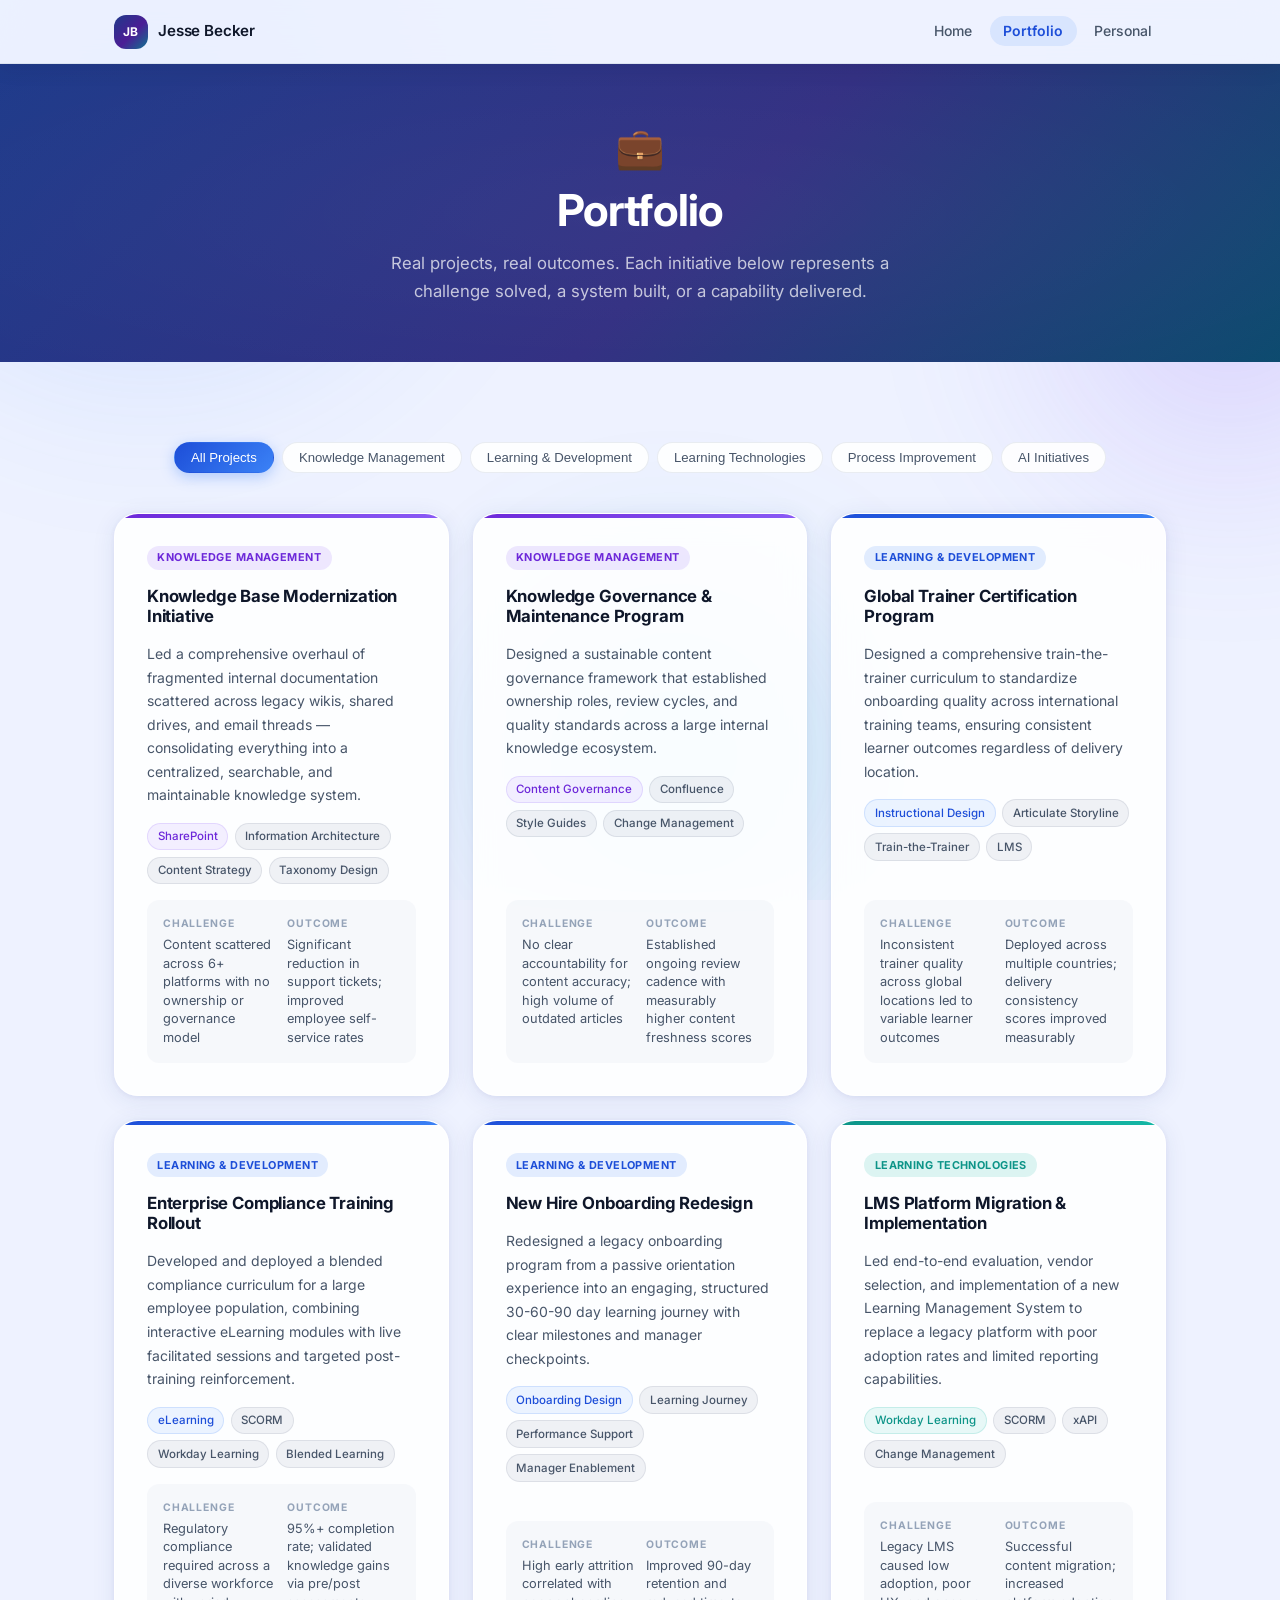
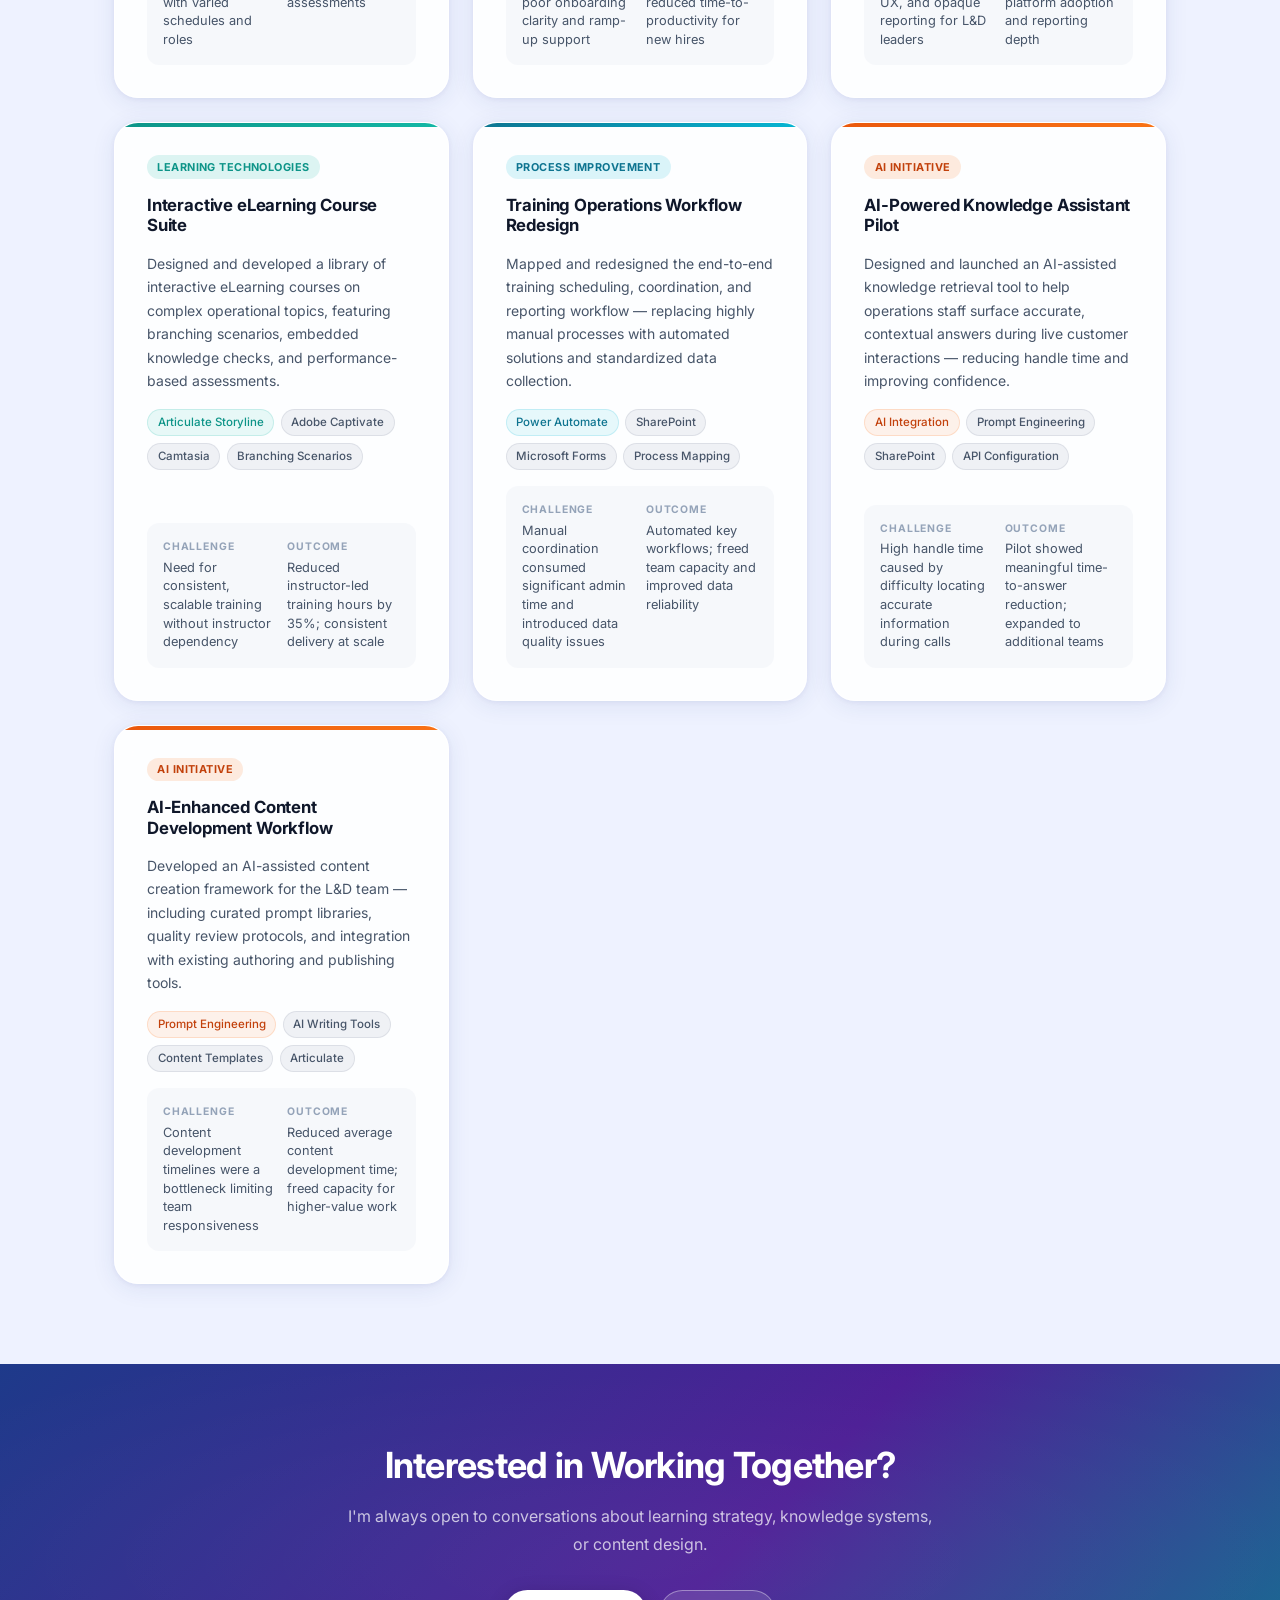
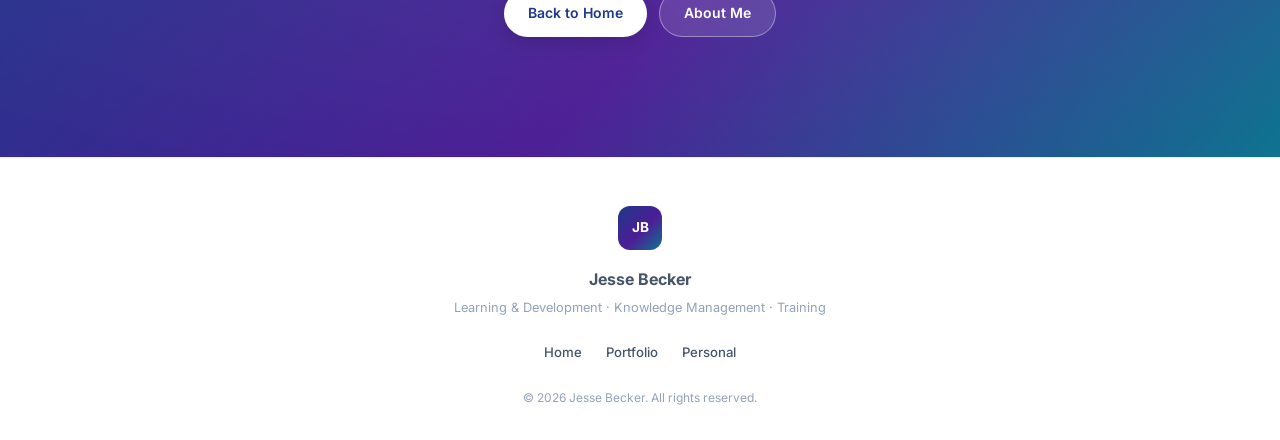
====  portfolio.html @ 44d99b82 "New pages and updated index plus style" ====
<!DOCTYPE html>
<html lang="en">
<head>
  <meta charset="UTF-8">
  <meta name="viewport" content="width=device-width, initial-scale=1.0">
  <title>Portfolio — Jesse Becker</title>
  <meta name="description" content="Professional portfolio of Jesse Becker — Knowledge Management, Learning & Development, Learning Technologies, and AI Initiatives.">
  <link rel="preconnect" href="https://fonts.googleapis.com">
  <link rel="preconnect" href="https://fonts.gstatic.com" crossorigin>
  <link href="https://fonts.googleapis.com/css2?family=Inter:wght@400;500;600;700;800&display=swap" rel="stylesheet">
  <link rel="stylesheet" href="style.css">
</head>
<body>

  <div class="bg-orbs" aria-hidden="true">
    <div class="orb orb-1"></div>
    <div class="orb orb-2"></div>
    <div class="orb orb-3"></div>
  </div>

  <!-- Navigation -->
  <nav class="navbar">
    <div class="nav-inner">
      <a href="index.html" class="nav-logo">
        <span class="nav-logo-mark">JB</span>
        <span class="nav-logo-name">Jesse Becker</span>
      </a>
      <button class="nav-toggle" aria-label="Toggle menu" aria-expanded="false">
        <span></span><span></span><span></span>
      </button>
      <ul class="nav-links">
        <li><a href="index.html" class="nav-link">Home</a></li>
        <li><a href="portfolio.html" class="nav-link active">Portfolio</a></li>
        <li><a href="personal.html" class="nav-link">Personal</a></li>
      </ul>
    </div>
  </nav>

  <!-- Page Banner -->
  <header class="page-banner">
    <div class="page-banner-inner">
      <div class="page-banner-icon">💼</div>
      <h1>Portfolio</h1>
      <p>Real projects, real outcomes. Each initiative below represents a challenge solved, a system built, or a capability delivered.</p>
    </div>
  </header>

  <main>
    <section class="section">
      <div class="container">

        <!-- Filter Tabs -->
        <div class="filter-row" role="tablist">
          <button class="filter-tab active" data-filter="all">All Projects</button>
          <button class="filter-tab" data-filter="km">Knowledge Management</button>
          <button class="filter-tab" data-filter="ld">Learning &amp; Development</button>
          <button class="filter-tab" data-filter="lt">Learning Technologies</button>
          <button class="filter-tab" data-filter="pi">Process Improvement</button>
          <button class="filter-tab" data-filter="ai">AI Initiatives</button>
        </div>

        <!-- Project Grid -->
        <div class="project-grid" id="project-grid">

          <!-- KM 1 -->
          <article class="project-card" data-category="km">
            <div class="card-accent accent-violet"></div>
            <div class="project-card-top">
              <span class="badge badge-violet">Knowledge Management</span>
            </div>
            <h3 class="project-title">Knowledge Base Modernization Initiative</h3>
            <p class="project-summary">
              Led a comprehensive overhaul of fragmented internal documentation scattered across
              legacy wikis, shared drives, and email threads — consolidating everything into a
              centralized, searchable, and maintainable knowledge system.
            </p>
            <div class="tags">
              <span class="tag tag-violet">SharePoint</span>
              <span class="tag">Information Architecture</span>
              <span class="tag">Content Strategy</span>
              <span class="tag">Taxonomy Design</span>
            </div>
            <div class="project-meta">
              <div>
                <div class="meta-label">Challenge</div>
                <div class="meta-value">Content scattered across 6+ platforms with no ownership or governance model</div>
              </div>
              <div>
                <div class="meta-label">Outcome</div>
                <div class="meta-value">Significant reduction in support tickets; improved employee self-service rates</div>
              </div>
            </div>
          </article>

          <!-- KM 2 -->
          <article class="project-card" data-category="km">
            <div class="card-accent accent-violet"></div>
            <div class="project-card-top">
              <span class="badge badge-violet">Knowledge Management</span>
            </div>
            <h3 class="project-title">Knowledge Governance &amp; Maintenance Program</h3>
            <p class="project-summary">
              Designed a sustainable content governance framework that established ownership roles,
              review cycles, and quality standards across a large internal knowledge ecosystem.
            </p>
            <div class="tags">
              <span class="tag tag-violet">Content Governance</span>
              <span class="tag">Confluence</span>
              <span class="tag">Style Guides</span>
              <span class="tag">Change Management</span>
            </div>
            <div class="project-meta">
              <div>
                <div class="meta-label">Challenge</div>
                <div class="meta-value">No clear accountability for content accuracy; high volume of outdated articles</div>
              </div>
              <div>
                <div class="meta-label">Outcome</div>
                <div class="meta-value">Established ongoing review cadence with measurably higher content freshness scores</div>
              </div>
            </div>
          </article>

          <!-- L&D 1 -->
          <article class="project-card" data-category="ld">
            <div class="card-accent accent-blue"></div>
            <div class="project-card-top">
              <span class="badge badge-blue">Learning &amp; Development</span>
            </div>
            <h3 class="project-title">Global Trainer Certification Program</h3>
            <p class="project-summary">
              Designed a comprehensive train-the-trainer curriculum to standardize onboarding
              quality across international training teams, ensuring consistent learner outcomes
              regardless of delivery location.
            </p>
            <div class="tags">
              <span class="tag tag-blue">Instructional Design</span>
              <span class="tag">Articulate Storyline</span>
              <span class="tag">Train-the-Trainer</span>
              <span class="tag">LMS</span>
            </div>
            <div class="project-meta">
              <div>
                <div class="meta-label">Challenge</div>
                <div class="meta-value">Inconsistent trainer quality across global locations led to variable learner outcomes</div>
              </div>
              <div>
                <div class="meta-label">Outcome</div>
                <div class="meta-value">Deployed across multiple countries; delivery consistency scores improved measurably</div>
              </div>
            </div>
          </article>

          <!-- L&D 2 -->
          <article class="project-card" data-category="ld">
            <div class="card-accent accent-blue"></div>
            <div class="project-card-top">
              <span class="badge badge-blue">Learning &amp; Development</span>
            </div>
            <h3 class="project-title">Enterprise Compliance Training Rollout</h3>
            <p class="project-summary">
              Developed and deployed a blended compliance curriculum for a large employee
              population, combining interactive eLearning modules with live facilitated sessions
              and targeted post-training reinforcement.
            </p>
            <div class="tags">
              <span class="tag tag-blue">eLearning</span>
              <span class="tag">SCORM</span>
              <span class="tag">Workday Learning</span>
              <span class="tag">Blended Learning</span>
            </div>
            <div class="project-meta">
              <div>
                <div class="meta-label">Challenge</div>
                <div class="meta-value">Regulatory compliance required across a diverse workforce with varied schedules and roles</div>
              </div>
              <div>
                <div class="meta-label">Outcome</div>
                <div class="meta-value">95%+ completion rate; validated knowledge gains via pre/post assessments</div>
              </div>
            </div>
          </article>

          <!-- L&D 3 -->
          <article class="project-card" data-category="ld">
            <div class="card-accent accent-blue"></div>
            <div class="project-card-top">
              <span class="badge badge-blue">Learning &amp; Development</span>
            </div>
            <h3 class="project-title">New Hire Onboarding Redesign</h3>
            <p class="project-summary">
              Redesigned a legacy onboarding program from a passive orientation experience into
              an engaging, structured 30-60-90 day learning journey with clear milestones and
              manager checkpoints.
            </p>
            <div class="tags">
              <span class="tag tag-blue">Onboarding Design</span>
              <span class="tag">Learning Journey</span>
              <span class="tag">Performance Support</span>
              <span class="tag">Manager Enablement</span>
            </div>
            <div class="project-meta">
              <div>
                <div class="meta-label">Challenge</div>
                <div class="meta-value">High early attrition correlated with poor onboarding clarity and ramp-up support</div>
              </div>
              <div>
                <div class="meta-label">Outcome</div>
                <div class="meta-value">Improved 90-day retention and reduced time-to-productivity for new hires</div>
              </div>
            </div>
          </article>

          <!-- LT 1 -->
          <article class="project-card" data-category="lt">
            <div class="card-accent accent-teal"></div>
            <div class="project-card-top">
              <span class="badge badge-teal">Learning Technologies</span>
            </div>
            <h3 class="project-title">LMS Platform Migration &amp; Implementation</h3>
            <p class="project-summary">
              Led end-to-end evaluation, vendor selection, and implementation of a new Learning
              Management System to replace a legacy platform with poor adoption rates and
              limited reporting capabilities.
            </p>
            <div class="tags">
              <span class="tag tag-teal">Workday Learning</span>
              <span class="tag">SCORM</span>
              <span class="tag">xAPI</span>
              <span class="tag">Change Management</span>
            </div>
            <div class="project-meta">
              <div>
                <div class="meta-label">Challenge</div>
                <div class="meta-value">Legacy LMS caused low adoption, poor UX, and opaque reporting for L&D leaders</div>
              </div>
              <div>
                <div class="meta-label">Outcome</div>
                <div class="meta-value">Successful content migration; increased platform adoption and reporting depth</div>
              </div>
            </div>
          </article>

          <!-- LT 2 -->
          <article class="project-card" data-category="lt">
            <div class="card-accent accent-teal"></div>
            <div class="project-card-top">
              <span class="badge badge-teal">Learning Technologies</span>
            </div>
            <h3 class="project-title">Interactive eLearning Course Suite</h3>
            <p class="project-summary">
              Designed and developed a library of interactive eLearning courses on complex
              operational topics, featuring branching scenarios, embedded knowledge checks,
              and performance-based assessments.
            </p>
            <div class="tags">
              <span class="tag tag-teal">Articulate Storyline</span>
              <span class="tag">Adobe Captivate</span>
              <span class="tag">Camtasia</span>
              <span class="tag">Branching Scenarios</span>
            </div>
            <div class="project-meta">
              <div>
                <div class="meta-label">Challenge</div>
                <div class="meta-value">Need for consistent, scalable training without instructor dependency</div>
              </div>
              <div>
                <div class="meta-label">Outcome</div>
                <div class="meta-value">Reduced instructor-led training hours by 35%; consistent delivery at scale</div>
              </div>
            </div>
          </article>

          <!-- Process Improvement -->
          <article class="project-card" data-category="pi">
            <div class="card-accent accent-cyan"></div>
            <div class="project-card-top">
              <span class="badge badge-cyan">Process Improvement</span>
            </div>
            <h3 class="project-title">Training Operations Workflow Redesign</h3>
            <p class="project-summary">
              Mapped and redesigned the end-to-end training scheduling, coordination, and
              reporting workflow — replacing highly manual processes with automated solutions
              and standardized data collection.
            </p>
            <div class="tags">
              <span class="tag tag-cyan">Power Automate</span>
              <span class="tag">SharePoint</span>
              <span class="tag">Microsoft Forms</span>
              <span class="tag">Process Mapping</span>
            </div>
            <div class="project-meta">
              <div>
                <div class="meta-label">Challenge</div>
                <div class="meta-value">Manual coordination consumed significant admin time and introduced data quality issues</div>
              </div>
              <div>
                <div class="meta-label">Outcome</div>
                <div class="meta-value">Automated key workflows; freed team capacity and improved data reliability</div>
              </div>
            </div>
          </article>

          <!-- AI 1 -->
          <article class="project-card" data-category="ai">
            <div class="card-accent accent-orange"></div>
            <div class="project-card-top">
              <span class="badge badge-orange">AI Initiative</span>
            </div>
            <h3 class="project-title">AI-Powered Knowledge Assistant Pilot</h3>
            <p class="project-summary">
              Designed and launched an AI-assisted knowledge retrieval tool to help operations
              staff surface accurate, contextual answers during live customer interactions —
              reducing handle time and improving confidence.
            </p>
            <div class="tags">
              <span class="tag tag-orange">AI Integration</span>
              <span class="tag">Prompt Engineering</span>
              <span class="tag">SharePoint</span>
              <span class="tag">API Configuration</span>
            </div>
            <div class="project-meta">
              <div>
                <div class="meta-label">Challenge</div>
                <div class="meta-value">High handle time caused by difficulty locating accurate information during calls</div>
              </div>
              <div>
                <div class="meta-label">Outcome</div>
                <div class="meta-value">Pilot showed meaningful time-to-answer reduction; expanded to additional teams</div>
              </div>
            </div>
          </article>

          <!-- AI 2 -->
          <article class="project-card" data-category="ai">
            <div class="card-accent accent-orange"></div>
            <div class="project-card-top">
              <span class="badge badge-orange">AI Initiative</span>
            </div>
            <h3 class="project-title">AI-Enhanced Content Development Workflow</h3>
            <p class="project-summary">
              Developed an AI-assisted content creation framework for the L&amp;D team —
              including curated prompt libraries, quality review protocols, and integration
              with existing authoring and publishing tools.
            </p>
            <div class="tags">
              <span class="tag tag-orange">Prompt Engineering</span>
              <span class="tag">AI Writing Tools</span>
              <span class="tag">Content Templates</span>
              <span class="tag">Articulate</span>
            </div>
            <div class="project-meta">
              <div>
                <div class="meta-label">Challenge</div>
                <div class="meta-value">Content development timelines were a bottleneck limiting team responsiveness</div>
              </div>
              <div>
                <div class="meta-label">Outcome</div>
                <div class="meta-value">Reduced average content development time; freed capacity for higher-value work</div>
              </div>
            </div>
          </article>

        </div><!-- /project-grid -->
      </div>
    </section>

    <!-- CTA -->
    <section class="cta-section">
      <div class="cta-inner">
        <h2>Interested in Working Together?</h2>
        <p>I'm always open to conversations about learning strategy, knowledge systems, or content design.</p>
        <div class="hero-actions">
          <a href="index.html" class="btn btn-primary">Back to Home</a>
          <a href="personal.html" class="btn btn-outline">About Me</a>
        </div>
      </div>
    </section>

  </main>

  <!-- Footer -->
  <footer class="site-footer">
    <div class="footer-inner">
      <div class="footer-logo-mark">JB</div>
      <p class="footer-name">Jesse Becker</p>
      <p class="footer-tag">Learning &amp; Development · Knowledge Management · Training</p>
      <nav class="footer-links">
        <a href="index.html" class="footer-link">Home</a>
        <a href="portfolio.html" class="footer-link">Portfolio</a>
        <a href="personal.html" class="footer-link">Personal</a>
      </nav>
      <p class="footer-copy">&copy; <span class="year"></span> Jesse Becker. All rights reserved.</p>
    </div>
  </footer>

  <script>
    document.querySelectorAll('.year').forEach(el => el.textContent = new Date().getFullYear());

    // Nav toggle
    const toggle = document.querySelector('.nav-toggle');
    const links  = document.querySelector('.nav-links');
    toggle.addEventListener('click', () => {
      const open = links.classList.toggle('open');
      toggle.classList.toggle('open', open);
      toggle.setAttribute('aria-expanded', open);
    });

    // Portfolio filter tabs
    const tabs  = document.querySelectorAll('.filter-tab');
    const cards = document.querySelectorAll('.project-card');

    tabs.forEach(tab => {
      tab.addEventListener('click', () => {
        tabs.forEach(t => t.classList.remove('active'));
        tab.classList.add('active');
        const filter = tab.dataset.filter;
        cards.forEach(card => {
          const show = filter === 'all' || card.dataset.category === filter;
          card.style.display = show ? '' : 'none';
        });
      });
    });
  </script>

</body>
</html>
---- style.css ----
/* ══════════════════════════════════════════════════════════
   Jesse Becker — Personal Site  |  style.css
══════════════════════════════════════════════════════════ */

/* ── Reset & Base ───────────────────────────────────────── */

*, *::before, *::after { box-sizing: border-box; margin: 0; padding: 0; }

:root {
  --blue:          #3B82F6;
  --blue-dark:     #1D4ED8;
  --blue-deeper:   #1E3A8A;
  --violet:        #8B5CF6;
  --violet-dark:   #6D28D9;
  --violet-deeper: #4C1D95;
  --teal:          #14B8A6;
  --teal-dark:     #0D9488;
  --cyan:          #06B6D4;
  --cyan-dark:     #0E7490;

  --grad-hero:    linear-gradient(135deg, #1E3A8A 0%, #4C1D95 55%, #0E7490 100%);
  --grad-banner:  linear-gradient(135deg, #1E3A8A 0%, #312E81 55%, #0C4A6E 100%);
  --grad-blue:    linear-gradient(135deg, #1D4ED8, #3B82F6);
  --grad-violet:  linear-gradient(135deg, #6D28D9, #8B5CF6);
  --grad-teal:    linear-gradient(135deg, #0D9488, #14B8A6);
  --grad-cyan:    linear-gradient(135deg, #0E7490, #06B6D4);
  --grad-text:    linear-gradient(135deg, #3B82F6, #8B5CF6);
  --grad-orange:  linear-gradient(135deg, #EA580C, #F97316);

  --page-bg:      #EEF2FF;
  --surface:      rgba(255, 255, 255, 0.88);
  --surface-solid:#FFFFFF;

  --shadow-sm:    0 1px 3px rgba(15,23,42,.07), 0 1px 2px rgba(15,23,42,.05);
  --shadow-card:  0 4px 24px rgba(30,58,138,.09), 0 1px 6px rgba(30,58,138,.07);
  --shadow-hover: 0 12px 40px rgba(30,58,138,.18), 0 4px 12px rgba(30,58,138,.10);
  --shadow-nav:   0 1px 24px rgba(15,23,42,.10);

  --text-primary:   #0F172A;
  --text-secondary: #475569;
  --text-muted:     #94A3B8;
  --border:         rgba(148,163,184,.20);
  --border-card:    rgba(255,255,255,.75);

  --r-sm:   .375rem;
  --r-md:   .75rem;
  --r-lg:   1rem;
  --r-xl:   1.5rem;
  --r-full: 999px;

  --nav-h:  4rem;
}

html { scroll-behavior: smooth; -webkit-font-smoothing: antialiased; }

body {
  font-family: 'Inter', system-ui, -apple-system, 'Segoe UI', sans-serif;
  background: var(--page-bg);
  color: var(--text-primary);
  min-height: 100vh;
  overflow-x: hidden;
  line-height: 1.6;
}

a { color: inherit; text-decoration: none; }
ul, ol { list-style: none; }
img { max-width: 100%; display: block; }

h1, h2, h3, h4 {
  line-height: 1.2;
  letter-spacing: -.02em;
  font-weight: 700;
  color: var(--text-primary);
}

p { color: var(--text-secondary); line-height: 1.7; }

/* ── Navbar ─────────────────────────────────────────────── */

.navbar {
  position: sticky;
  top: 0;
  z-index: 100;
  height: var(--nav-h);
  background: rgba(238,242,255,.90);
  backdrop-filter: blur(18px);
  -webkit-backdrop-filter: blur(18px);
  border-bottom: 1px solid var(--border);
  box-shadow: var(--shadow-nav);
}

.nav-inner {
  max-width: 1100px;
  margin: 0 auto;
  padding: 0 1.5rem;
  height: 100%;
  display: flex;
  align-items: center;
  justify-content: space-between;
  gap: 1rem;
}

.nav-logo {
  display: flex;
  align-items: center;
  gap: .625rem;
  flex-shrink: 0;
}

.nav-logo-mark {
  display: inline-flex;
  align-items: center;
  justify-content: center;
  width: 34px;
  height: 34px;
  border-radius: var(--r-md);
  background: var(--grad-hero);
  color: #fff;
  font-size: .75rem;
  font-weight: 700;
  letter-spacing: .05em;
  flex-shrink: 0;
}

.nav-logo-name {
  font-size: .95rem;
  font-weight: 600;
  color: var(--text-primary);
  letter-spacing: -.01em;
}

.nav-links {
  display: flex;
  align-items: center;
  gap: .25rem;
}

.nav-link {
  padding: .4rem .85rem;
  border-radius: var(--r-full);
  font-size: .875rem;
  font-weight: 500;
  color: var(--text-secondary);
  transition: color .2s, background .2s;
}

.nav-link:hover { color: var(--text-primary); background: rgba(59,130,246,.08); }

.nav-link.active {
  color: var(--blue-dark);
  background: rgba(59,130,246,.12);
  font-weight: 600;
}

.nav-toggle {
  display: none;
  flex-direction: column;
  justify-content: center;
  gap: 5px;
  width: 36px;
  height: 36px;
  background: none;
  border: none;
  cursor: pointer;
  padding: 6px;
  border-radius: var(--r-sm);
  transition: background .2s;
}

.nav-toggle:hover { background: rgba(59,130,246,.08); }

.nav-toggle span {
  display: block;
  width: 100%;
  height: 2px;
  background: var(--text-primary);
  border-radius: 2px;
  transition: transform .25s, opacity .25s;
}

.nav-toggle.open span:nth-child(1) { transform: translateY(7px) rotate(45deg); }
.nav-toggle.open span:nth-child(2) { opacity: 0; }
.nav-toggle.open span:nth-child(3) { transform: translateY(-7px) rotate(-45deg); }

/* ── Background Orbs ────────────────────────────────────── */

.bg-orbs {
  position: fixed;
  inset: 0;
  pointer-events: none;
  z-index: 0;
  overflow: hidden;
}

.orb {
  position: absolute;
  border-radius: 50%;
  filter: blur(90px);
  opacity: .28;
}

.orb-1 {
  width: 700px; height: 700px;
  background: radial-gradient(circle, #3B82F6, transparent 70%);
  top: -250px; left: -200px;
}

.orb-2 {
  width: 500px; height: 500px;
  background: radial-gradient(circle, #8B5CF6, transparent 70%);
  top: 5%; right: -200px;
}

.orb-3 {
  width: 450px; height: 450px;
  background: radial-gradient(circle, #06B6D4, transparent 70%);
  bottom: -80px; left: 35%;
}

/* ── Homepage Hero ──────────────────────────────────────── */

.hero {
  position: relative;
  z-index: 1;
  background: var(--grad-hero);
  min-height: calc(100vh - var(--nav-h));
  display: flex;
  align-items: center;
  justify-content: center;
  text-align: center;
  padding: 5rem 1.5rem;
  clip-path: ellipse(130% 100% at 50% 0%);
  overflow: hidden;
}

.hero::before {
  content: '';
  position: absolute;
  inset: 0;
  background: radial-gradient(ellipse 80% 60% at 50% 40%, rgba(255,255,255,.04), transparent);
  pointer-events: none;
}

.hero-inner { position: relative; max-width: 720px; margin: 0 auto; }

.hero-avatar {
  display: inline-flex;
  align-items: center;
  justify-content: center;
  width: 88px;
  height: 88px;
  border-radius: 50%;
  background: rgba(255,255,255,.14);
  border: 2px solid rgba(255,255,255,.32);
  backdrop-filter: blur(8px);
  font-size: 1.6rem;
  font-weight: 700;
  color: #fff;
  letter-spacing: .05em;
  margin-bottom: 1.5rem;
  box-shadow: 0 8px 32px rgba(0,0,0,.20);
}

.hero h1 {
  font-size: clamp(2.25rem, 6vw, 4rem);
  font-weight: 800;
  color: #fff;
  letter-spacing: -.03em;
  margin-bottom: .75rem;
}

.hero-title {
  font-size: clamp(1rem, 2.5vw, 1.25rem);
  color: rgba(255,255,255,.85);
  font-weight: 500;
  margin-bottom: 1rem;
}

.hero-tagline {
  font-size: clamp(.9rem, 2vw, 1.05rem);
  color: rgba(255,255,255,.65);
  max-width: 580px;
  margin: 0 auto 2rem;
  line-height: 1.7;
}

.hero-actions {
  display: flex;
  flex-wrap: wrap;
  gap: .75rem;
  justify-content: center;
  margin-bottom: 2.5rem;
}

.pill-row { display: flex; flex-wrap: wrap; gap: .5rem; justify-content: center; }

.pill {
  padding: .35rem .9rem;
  border-radius: var(--r-full);
  background: rgba(255,255,255,.12);
  border: 1px solid rgba(255,255,255,.26);
  backdrop-filter: blur(6px);
  color: rgba(255,255,255,.90);
  font-size: .8rem;
  font-weight: 500;
  letter-spacing: .02em;
}

/* ── Page Banner (inner pages) ──────────────────────────── */

.page-banner {
  position: relative;
  z-index: 1;
  background: var(--grad-banner);
  padding: 4rem 1.5rem 3.5rem;
  text-align: center;
  overflow: hidden;
}

.page-banner::before {
  content: '';
  position: absolute;
  inset: 0;
  background: radial-gradient(ellipse 80% 80% at 50% 50%, rgba(255,255,255,.04), transparent);
  pointer-events: none;
}

.page-banner-inner { position: relative; max-width: 720px; margin: 0 auto; }

.page-banner-icon { font-size: 2.5rem; margin-bottom: 1rem; line-height: 1; }

.page-banner h1 {
  font-size: clamp(1.75rem, 4vw, 2.75rem);
  color: #fff;
  margin-bottom: .75rem;
}

.page-banner p {
  font-size: clamp(.9rem, 2vw, 1.05rem);
  color: rgba(255,255,255,.72);
  max-width: 560px;
  margin: 0 auto;
}

/* ── Buttons ────────────────────────────────────────────── */

.btn {
  display: inline-flex;
  align-items: center;
  gap: .45rem;
  padding: .7rem 1.5rem;
  border-radius: var(--r-full);
  font-size: .875rem;
  font-weight: 600;
  cursor: pointer;
  border: none;
  transition: transform .2s, box-shadow .2s;
  text-decoration: none;
}

.btn:hover { transform: translateY(-2px); }

.btn-primary {
  background: #fff;
  color: var(--blue-deeper);
  box-shadow: 0 4px 20px rgba(0,0,0,.16);
}

.btn-primary:hover { box-shadow: 0 8px 28px rgba(0,0,0,.22); }

.btn-outline {
  background: rgba(255,255,255,.12);
  color: #fff;
  border: 1.5px solid rgba(255,255,255,.38);
  backdrop-filter: blur(8px);
}

.btn-outline:hover { background: rgba(255,255,255,.20); }

.btn-blue {
  background: var(--grad-blue);
  color: #fff;
  box-shadow: 0 4px 16px rgba(59,130,246,.35);
}

.btn-blue:hover { box-shadow: 0 8px 24px rgba(59,130,246,.45); }

/* ── Layout ─────────────────────────────────────────────── */

.container { position: relative; z-index: 1; max-width: 1100px; margin: 0 auto; padding: 0 1.5rem; }

.section { padding: 5rem 0; }

.section-alt {
  background: rgba(255,255,255,.50);
  backdrop-filter: blur(8px);
}

.section-header { text-align: center; margin-bottom: 3rem; }

.section-label {
  display: inline-block;
  font-size: .72rem;
  font-weight: 700;
  letter-spacing: .1em;
  text-transform: uppercase;
  color: var(--blue);
  margin-bottom: .75rem;
}

.section-title { font-size: clamp(1.5rem, 3vw, 2.25rem); margin-bottom: .75rem; }

.section-subtitle { font-size: 1rem; color: var(--text-secondary); max-width: 560px; margin: 0 auto; }

/* ── Stats Bar ──────────────────────────────────────────── */

.stats-bar {
  position: relative;
  z-index: 1;
  background: var(--surface-solid);
  border-bottom: 1px solid var(--border);
  box-shadow: var(--shadow-sm);
}

.stats-grid { display: grid; grid-template-columns: repeat(4, 1fr); }

.stat-item {
  padding: 1.75rem 1.5rem;
  text-align: center;
  border-right: 1px solid var(--border);
}

.stat-item:last-child { border-right: none; }

.stat-value {
  font-size: 1.75rem;
  font-weight: 800;
  letter-spacing: -.03em;
  background: var(--grad-text);
  -webkit-background-clip: text;
  -webkit-text-fill-color: transparent;
  background-clip: text;
  line-height: 1;
  margin-bottom: .3rem;
}

.stat-label { font-size: .78rem; color: var(--text-muted); font-weight: 500; }

/* ── Card accent bars ───────────────────────────────────── */

.card-accent {
  position: absolute;
  top: 0; left: 0; right: 0;
  height: 4px;
  border-radius: var(--r-lg) var(--r-lg) 0 0;
}

.accent-blue   { background: var(--grad-blue); }
.accent-violet { background: var(--grad-violet); }
.accent-teal   { background: var(--grad-teal); }
.accent-cyan   { background: var(--grad-cyan); }
.accent-orange { background: var(--grad-orange); }
.accent-multi  { background: var(--grad-hero); }

/* ── Summary Section ────────────────────────────────────── */

.summary-grid {
  display: grid;
  grid-template-columns: 1fr 1fr;
  gap: 4rem;
  align-items: center;
}

.summary-text h2 { font-size: clamp(1.5rem, 3vw, 2rem); margin-bottom: 1.25rem; }
.summary-text p  { font-size: .95rem; margin-bottom: 1rem; }
.summary-text p:last-of-type { margin-bottom: 1.5rem; }

.summary-visual { display: grid; grid-template-columns: 1fr 1fr; gap: 1rem; }

.summary-mini {
  background: var(--surface);
  border: 1px solid var(--border-card);
  border-radius: var(--r-lg);
  padding: 1.5rem 1.25rem;
  box-shadow: var(--shadow-sm);
  text-align: center;
  transition: transform .2s;
}

.summary-mini:hover { transform: translateY(-3px); }
.summary-mini-icon  { font-size: 1.75rem; margin-bottom: .5rem; }
.summary-mini-label { font-size: .78rem; font-weight: 600; color: var(--text-secondary); }

/* ── Skills ─────────────────────────────────────────────── */

.skills-grid { display: grid; grid-template-columns: repeat(auto-fit, minmax(280px, 1fr)); gap: 1.25rem; }

.skill-card {
  background: var(--surface);
  backdrop-filter: blur(14px);
  -webkit-backdrop-filter: blur(14px);
  border: 1px solid var(--border-card);
  border-radius: var(--r-lg);
  padding: 1.75rem;
  box-shadow: var(--shadow-card);
  transition: transform .25s, box-shadow .25s;
  position: relative;
  overflow: hidden;
}

.skill-card:hover { transform: translateY(-4px); box-shadow: var(--shadow-hover); }

.skill-card-header { display: flex; align-items: center; gap: .75rem; margin-bottom: 1.25rem; }

.skill-icon {
  display: flex;
  align-items: center;
  justify-content: center;
  width: 42px;
  height: 42px;
  border-radius: var(--r-md);
  font-size: 1.2rem;
  flex-shrink: 0;
}

.si-blue   { background: rgba(59,130,246,.12); }
.si-violet { background: rgba(139,92,246,.12); }
.si-teal   { background: rgba(20,184,166,.12); }
.si-cyan   { background: rgba(6,182,212,.12); }
.si-orange { background: rgba(249,115,22,.12); }
.si-green  { background: rgba(34,197,94,.12); }

.skill-card h3 { font-size: .95rem; font-weight: 600; }

.skill-tags { display: flex; flex-wrap: wrap; gap: .4rem; }

.skill-tag {
  padding: .22rem .6rem;
  border-radius: var(--r-full);
  background: rgba(59,130,246,.08);
  color: var(--blue-dark);
  font-size: .72rem;
  font-weight: 500;
  border: 1px solid rgba(59,130,246,.14);
}

/* ── Featured Cards (Home) ──────────────────────────────── */

.featured-grid { display: grid; grid-template-columns: repeat(auto-fit, minmax(300px, 1fr)); gap: 1.5rem; }

.featured-card {
  position: relative;
  background: var(--surface);
  backdrop-filter: blur(14px);
  -webkit-backdrop-filter: blur(14px);
  border: 1px solid var(--border-card);
  border-radius: var(--r-xl);
  overflow: hidden;
  box-shadow: var(--shadow-card);
  display: flex;
  flex-direction: column;
  transition: transform .25s, box-shadow .25s;
}

.featured-card:hover { transform: translateY(-6px); box-shadow: var(--shadow-hover); }

.featured-card-img {
  height: 150px;
  display: flex;
  align-items: center;
  justify-content: center;
  font-size: 3.5rem;
  flex-shrink: 0;
}

.fci-blue   { background: linear-gradient(135deg, #1E3A8A, #3B82F6); }
.fci-violet { background: linear-gradient(135deg, #4C1D95, #8B5CF6); }
.fci-teal   { background: linear-gradient(135deg, #0E7490, #14B8A6); }

.featured-card-body { padding: 1.5rem; flex: 1; display: flex; flex-direction: column; gap: .75rem; }

.featured-card h3 { font-size: 1.05rem; }

.featured-card p { font-size: .875rem; flex: 1; }

.card-link {
  display: inline-flex;
  align-items: center;
  gap: .35rem;
  font-size: .825rem;
  font-weight: 600;
  color: var(--blue-dark);
  margin-top: .5rem;
  transition: gap .2s;
}

.card-link:hover { gap: .55rem; }

/* ── Tags & Badges ──────────────────────────────────────── */

.tag {
  display: inline-block;
  padding: .22rem .6rem;
  border-radius: var(--r-full);
  background: rgba(100,116,139,.09);
  color: var(--text-secondary);
  font-size: .72rem;
  font-weight: 500;
  border: 1px solid rgba(100,116,139,.14);
}

.tag-blue   { background: rgba(59,130,246,.09); color: var(--blue-dark); border-color: rgba(59,130,246,.17); }
.tag-violet { background: rgba(139,92,246,.09); color: var(--violet-dark); border-color: rgba(139,92,246,.17); }
.tag-teal   { background: rgba(20,184,166,.09); color: var(--teal-dark); border-color: rgba(20,184,166,.17); }
.tag-cyan   { background: rgba(6,182,212,.09); color: var(--cyan-dark); border-color: rgba(6,182,212,.17); }
.tag-orange { background: rgba(249,115,22,.09); color: #C2410C; border-color: rgba(249,115,22,.17); }

.tags { display: flex; flex-wrap: wrap; gap: .4rem; }

.badge {
  display: inline-block;
  padding: .2rem .65rem;
  border-radius: var(--r-full);
  font-size: .68rem;
  font-weight: 700;
  letter-spacing: .04em;
  text-transform: uppercase;
}

.badge-blue   { background: rgba(59,130,246,.14); color: var(--blue-dark); }
.badge-violet { background: rgba(139,92,246,.14); color: var(--violet-dark); }
.badge-teal   { background: rgba(20,184,166,.14); color: var(--teal-dark); }
.badge-cyan   { background: rgba(6,182,212,.14); color: var(--cyan-dark); }
.badge-orange { background: rgba(249,115,22,.14); color: #C2410C; }

/* ── Portfolio Filter Tabs ──────────────────────────────── */

.filter-row {
  display: flex;
  flex-wrap: wrap;
  gap: .5rem;
  justify-content: center;
  margin-bottom: 2.5rem;
}

.filter-tab {
  padding: .45rem 1rem;
  border-radius: var(--r-full);
  border: 1.5px solid var(--border);
  background: var(--surface);
  color: var(--text-secondary);
  font-size: .825rem;
  font-weight: 500;
  cursor: pointer;
  transition: all .2s;
  backdrop-filter: blur(8px);
}

.filter-tab:hover { border-color: var(--blue); color: var(--blue-dark); }

.filter-tab.active {
  background: var(--grad-blue);
  border-color: transparent;
  color: #fff;
  box-shadow: 0 4px 14px rgba(59,130,246,.35);
}

/* ── Project Cards (Portfolio) ──────────────────────────── */

.project-grid { display: grid; grid-template-columns: repeat(auto-fill, minmax(320px, 1fr)); gap: 1.5rem; }

.project-card {
  background: var(--surface);
  backdrop-filter: blur(14px);
  -webkit-backdrop-filter: blur(14px);
  border: 1px solid var(--border-card);
  border-radius: var(--r-xl);
  padding: 2rem;
  box-shadow: var(--shadow-card);
  display: flex;
  flex-direction: column;
  gap: 1rem;
  transition: transform .25s, box-shadow .25s;
  overflow: hidden;
  position: relative;
}

.project-card:hover { transform: translateY(-5px); box-shadow: var(--shadow-hover); }

.project-card-top { display: flex; align-items: flex-start; justify-content: space-between; gap: .75rem; }

.project-title { font-size: 1.05rem; font-weight: 700; letter-spacing: -.01em; }

.project-summary { font-size: .875rem; line-height: 1.68; color: var(--text-secondary); }

.project-meta {
  display: grid;
  grid-template-columns: 1fr 1fr;
  gap: .75rem;
  padding: 1rem;
  background: rgba(241,245,249,.65);
  border-radius: var(--r-md);
  margin-top: auto;
}

.meta-label {
  font-size: .65rem;
  font-weight: 700;
  text-transform: uppercase;
  letter-spacing: .08em;
  color: var(--text-muted);
  margin-bottom: .2rem;
}

.meta-value { font-size: .8rem; color: var(--text-secondary); line-height: 1.45; }

/* ── CTA Section ────────────────────────────────────────── */

.cta-section {
  position: relative;
  z-index: 1;
  background: var(--grad-hero);
  padding: 5rem 1.5rem;
  text-align: center;
  overflow: hidden;
}

.cta-section::before {
  content: '';
  position: absolute;
  inset: 0;
  background: radial-gradient(ellipse 70% 60% at 50% 50%, rgba(255,255,255,.05), transparent);
  pointer-events: none;
}

.cta-inner { position: relative; max-width: 600px; margin: 0 auto; }

.cta-section h2 { font-size: clamp(1.5rem, 3vw, 2.25rem); color: #fff; margin-bottom: 1rem; }

.cta-section p { color: rgba(255,255,255,.72); margin-bottom: 2rem; font-size: 1rem; }

/* ── Personal Page ──────────────────────────────────────── */

.personal-section { padding: 3.5rem 0; border-bottom: 1px solid var(--border); }
.personal-section:last-child { border-bottom: none; }

.personal-header { display: flex; align-items: center; gap: 1rem; margin-bottom: 2rem; }

.personal-header-icon {
  display: flex;
  align-items: center;
  justify-content: center;
  width: 52px;
  height: 52px;
  border-radius: var(--r-lg);
  font-size: 1.5rem;
  flex-shrink: 0;
}

.phi-blue   { background: rgba(59,130,246,.12); }
.phi-violet { background: rgba(139,92,246,.12); }
.phi-teal   { background: rgba(20,184,166,.12); }
.phi-orange { background: rgba(249,115,22,.12); }

.personal-header-text h2 { font-size: 1.5rem; }
.personal-header-text p { font-size: .875rem; color: var(--text-muted); margin-top: .1rem; }

.personal-grid { display: grid; grid-template-columns: repeat(auto-fill, minmax(260px, 1fr)); gap: 1.25rem; }

.personal-card {
  background: var(--surface);
  backdrop-filter: blur(14px);
  -webkit-backdrop-filter: blur(14px);
  border: 1px solid var(--border-card);
  border-radius: var(--r-lg);
  padding: 1.75rem;
  box-shadow: var(--shadow-card);
  position: relative;
  overflow: hidden;
  transition: transform .25s, box-shadow .25s;
}

.personal-card:hover { transform: translateY(-4px); box-shadow: var(--shadow-hover); }

.personal-card-icon { font-size: 1.75rem; margin-bottom: .85rem; line-height: 1; }
.personal-card h3 { font-size: 1rem; margin-bottom: .5rem; }
.personal-card p { font-size: .85rem; line-height: 1.65; }

.writing-feature {
  background: var(--surface);
  backdrop-filter: blur(14px);
  -webkit-backdrop-filter: blur(14px);
  border: 1px solid var(--border-card);
  border-radius: var(--r-xl);
  overflow: hidden;
  box-shadow: var(--shadow-card);
  display: grid;
  grid-template-columns: 1fr 2fr;
  margin-bottom: 1.5rem;
  transition: transform .25s, box-shadow .25s;
}

.writing-feature:hover { transform: translateY(-4px); box-shadow: var(--shadow-hover); }

.writing-feature-visual {
  background: var(--grad-hero);
  display: flex;
  align-items: center;
  justify-content: center;
  font-size: 4rem;
  min-height: 200px;
  opacity: .9;
}

.writing-feature-body { padding: 2rem; }

.writing-feature-body .badge { margin-bottom: .75rem; }

.writing-feature-body h3 { font-size: 1.2rem; margin-bottom: .6rem; }

.writing-feature-body p { font-size: .9rem; margin-bottom: 1rem; }

/* ── Footer ─────────────────────────────────────────────── */

.site-footer {
  position: relative;
  z-index: 1;
  background: var(--surface-solid);
  border-top: 1px solid var(--border);
  padding: 3rem 1.5rem 2rem;
  text-align: center;
}

.footer-inner { max-width: 600px; margin: 0 auto; }

.footer-logo-mark {
  display: inline-flex;
  align-items: center;
  justify-content: center;
  width: 44px;
  height: 44px;
  border-radius: var(--r-md);
  background: var(--grad-hero);
  color: #fff;
  font-size: .85rem;
  font-weight: 700;
  margin: 0 auto 1rem;
}

.footer-name  { font-size: 1rem; font-weight: 700; margin-bottom: .25rem; }
.footer-tag   { font-size: .8rem; color: var(--text-muted); margin-bottom: 1.5rem; }

.footer-links { display: flex; justify-content: center; gap: 1.5rem; margin-bottom: 1.5rem; }

.footer-link { font-size: .825rem; font-weight: 500; color: var(--text-secondary); transition: color .2s; }
.footer-link:hover { color: var(--blue-dark); }

.footer-copy { font-size: .75rem; color: var(--text-muted); }

/* ── Responsive ─────────────────────────────────────────── */

@media (max-width: 768px) {
  .nav-toggle { display: flex; }

  .nav-links {
    display: none;
    position: absolute;
    top: var(--nav-h);
    left: 0; right: 0;
    background: rgba(238,242,255,.97);
    backdrop-filter: blur(18px);
    -webkit-backdrop-filter: blur(18px);
    border-bottom: 1px solid var(--border);
    box-shadow: var(--shadow-nav);
    flex-direction: column;
    align-items: stretch;
    padding: 1rem;
    gap: .25rem;
  }

  .nav-links.open { display: flex; }
  .nav-link { padding: .75rem 1rem; border-radius: var(--r-md); }

  .hero { clip-path: none; min-height: auto; padding: 3.5rem 1.25rem 3rem; }

  .stats-grid { grid-template-columns: repeat(2, 1fr); }
  .stat-item:nth-child(2) { border-right: none; }

  .summary-grid { grid-template-columns: 1fr; gap: 2.5rem; }
  .summary-visual { order: -1; }

  .writing-feature { grid-template-columns: 1fr; }
  .writing-feature-visual { min-height: 140px; }
}

@media (max-width: 480px) {
  .section { padding: 3rem 0; }
  .project-grid { grid-template-columns: 1fr; }
  .featured-grid { grid-template-columns: 1fr; }
  .skills-grid { grid-template-columns: 1fr; }

  .filter-tab { font-size: .775rem; padding: .38rem .8rem; }

  .project-meta { grid-template-columns: 1fr; }
}
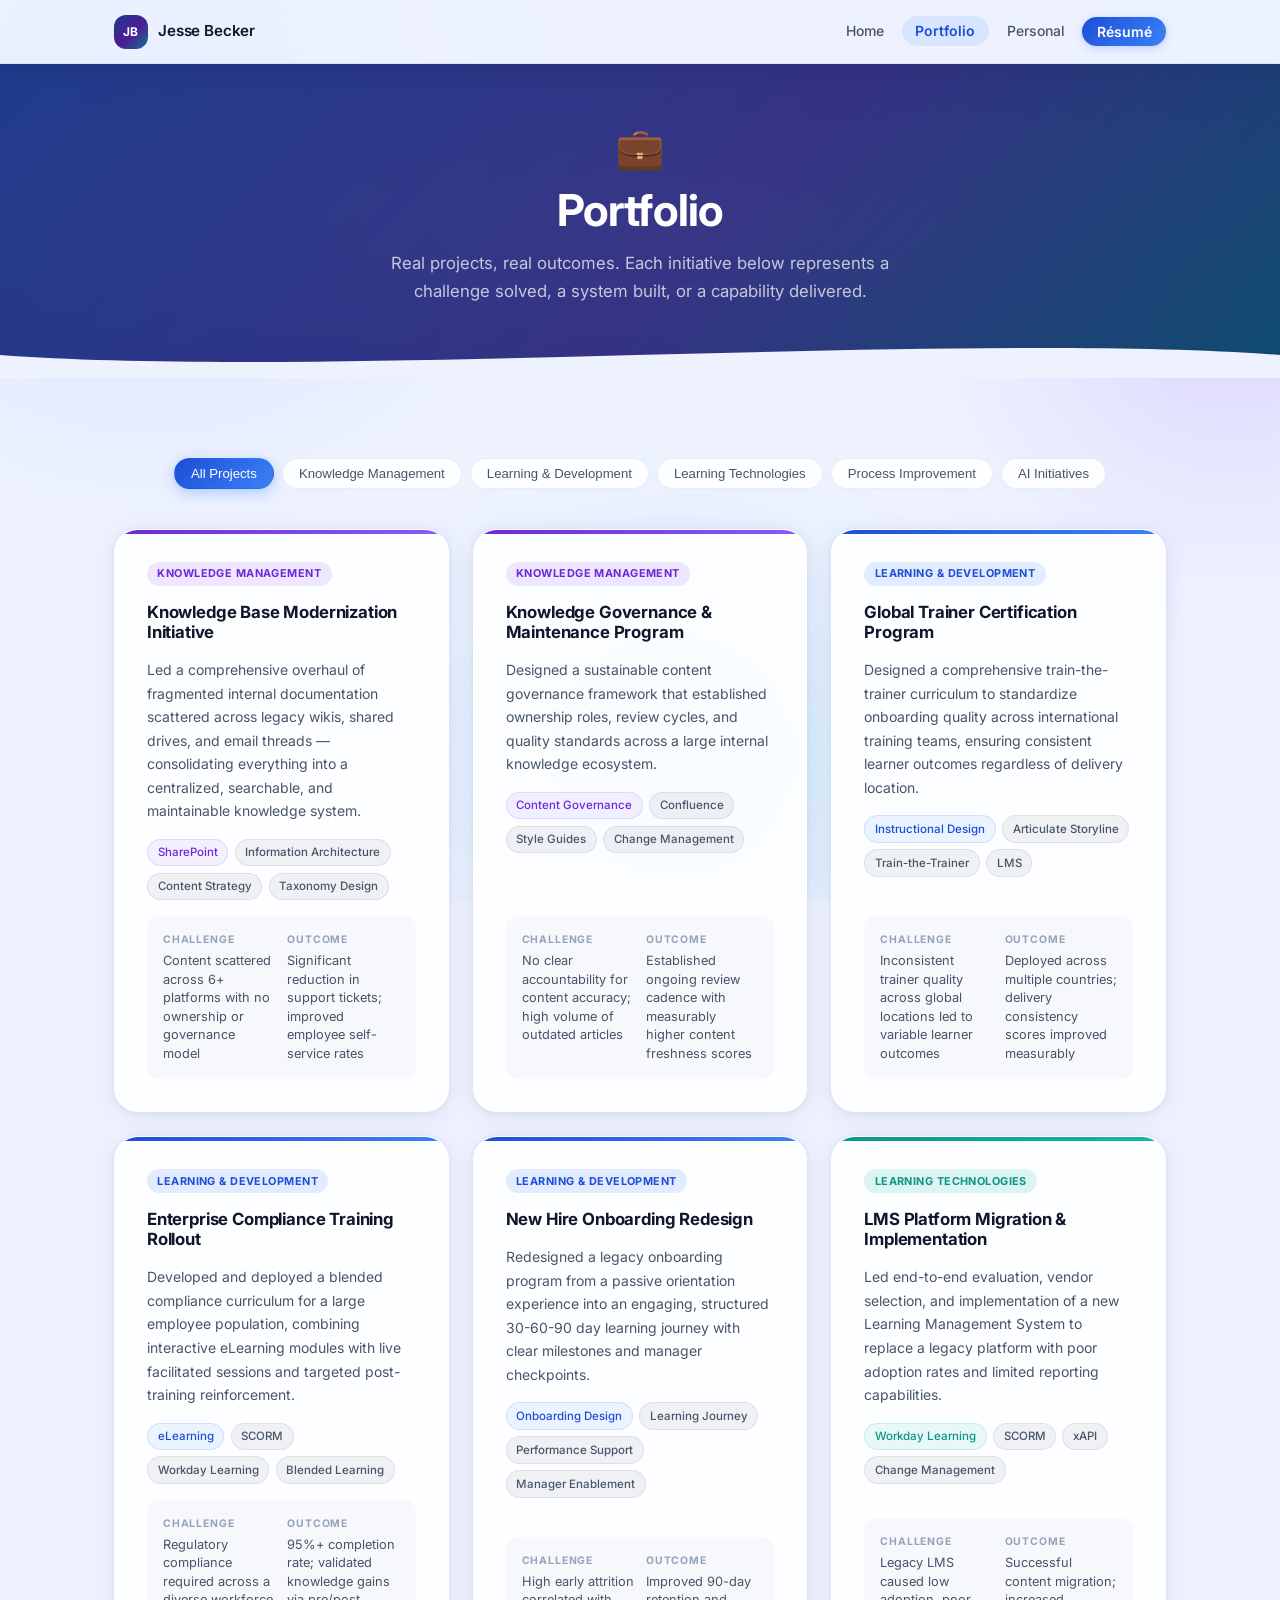
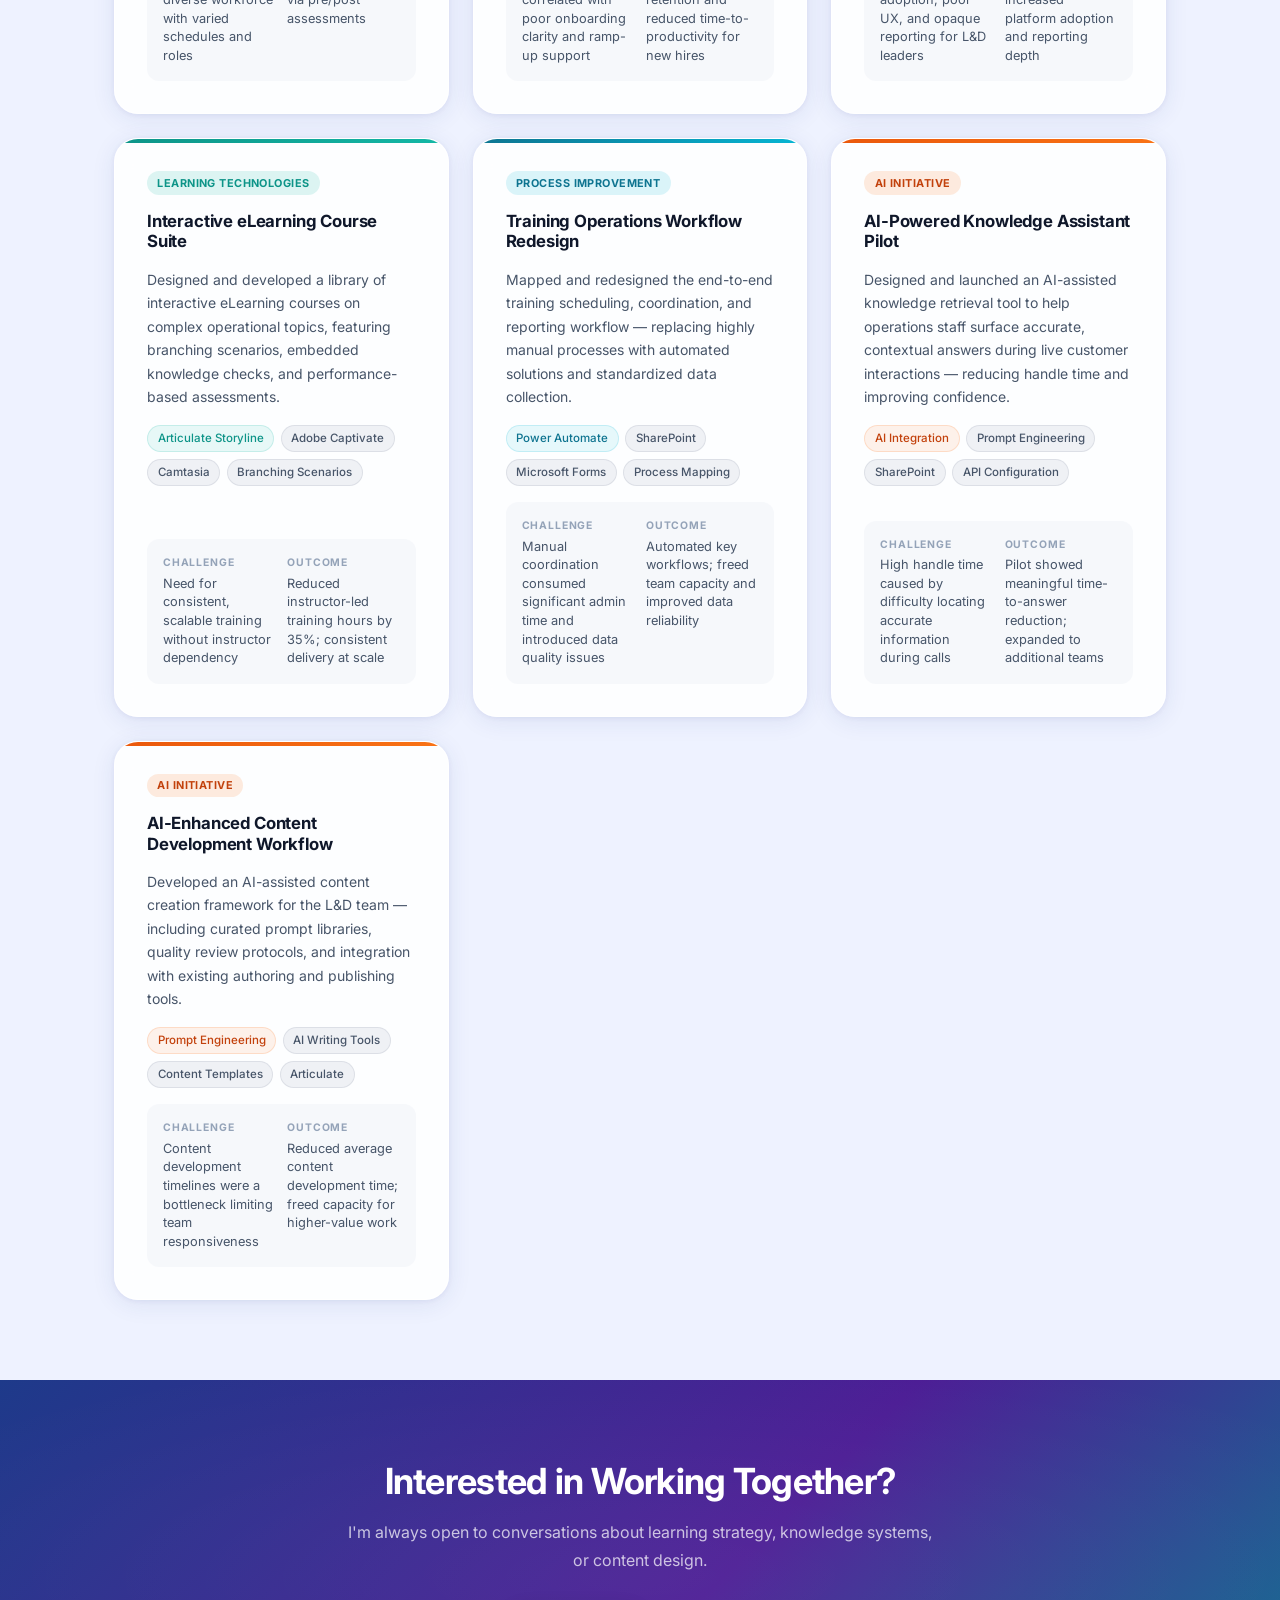
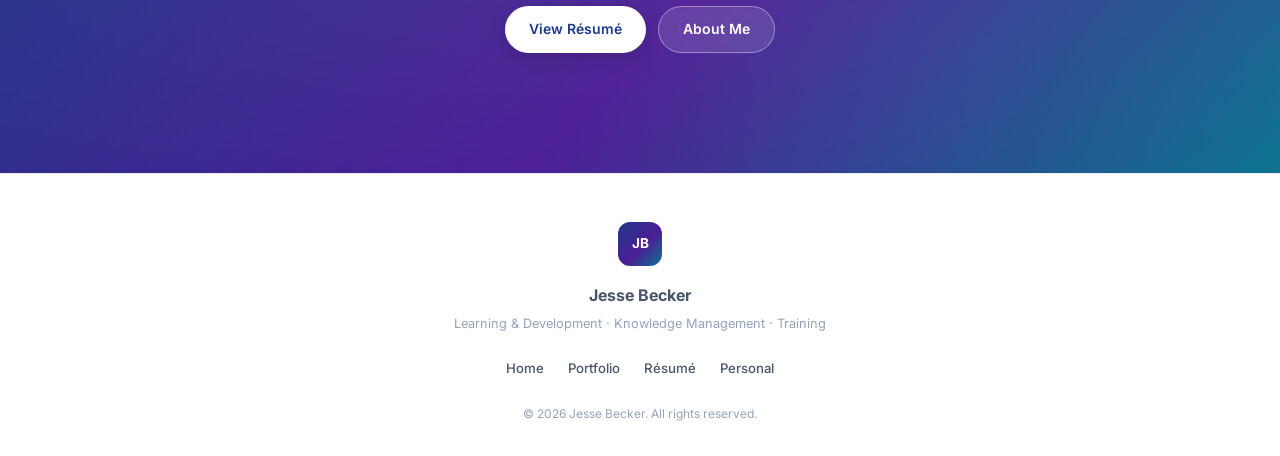
==== commit 40ac279f: "Added resume.html" ====
--- a/ portfolio.html
+++ b/ portfolio.html
@@ -32,6 +32,7 @@
         <li><a href="index.html" class="nav-link">Home</a></li>
         <li><a href="portfolio.html" class="nav-link active">Portfolio</a></li>
         <li><a href="personal.html" class="nav-link">Personal</a></li>
+        <li><a href="resume.html" class="nav-link nav-link-resume">Résumé</a></li>
       </ul>
     </div>
   </nav>
@@ -42,6 +43,12 @@
       <div class="page-banner-icon">💼</div>
       <h1>Portfolio</h1>
       <p>Real projects, real outcomes. Each initiative below represents a challenge solved, a system built, or a capability delivered.</p>
+    </div>
+    <!-- Wave divider -->
+    <div class="page-wave" aria-hidden="true">
+      <svg viewBox="0 0 1440 48" xmlns="http://www.w3.org/2000/svg" preserveAspectRatio="none">
+        <path d="M0,24 C360,48 1080,0 1440,24 L1440,48 L0,48 Z" fill="#EEF2FF"/>
+      </svg>
     </div>
   </header>
 
@@ -371,7 +378,7 @@
         <h2>Interested in Working Together?</h2>
         <p>I'm always open to conversations about learning strategy, knowledge systems, or content design.</p>
         <div class="hero-actions">
-          <a href="index.html" class="btn btn-primary">Back to Home</a>
+          <a href="resume.html" class="btn btn-primary">View Résumé</a>
           <a href="personal.html" class="btn btn-outline">About Me</a>
         </div>
       </div>
@@ -388,6 +395,7 @@
       <nav class="footer-links">
         <a href="index.html" class="footer-link">Home</a>
         <a href="portfolio.html" class="footer-link">Portfolio</a>
+        <a href="resume.html" class="footer-link">Résumé</a>
         <a href="personal.html" class="footer-link">Personal</a>
       </nav>
       <p class="footer-copy">&copy; <span class="year"></span> Jesse Becker. All rights reserved.</p>
@@ -397,7 +405,6 @@
   <script>
     document.querySelectorAll('.year').forEach(el => el.textContent = new Date().getFullYear());
 
-    // Nav toggle
     const toggle = document.querySelector('.nav-toggle');
     const links  = document.querySelector('.nav-links');
     toggle.addEventListener('click', () => {
--- a/style.css
+++ b/style.css
@@ -17,6 +17,8 @@
   --teal-dark:     #0D9488;
   --cyan:          #06B6D4;
   --cyan-dark:     #0E7490;
+  --orange:        #F97316;
+  --orange-dark:   #EA580C;
 
   --grad-hero:    linear-gradient(135deg, #1E3A8A 0%, #4C1D95 55%, #0E7490 100%);
   --grad-banner:  linear-gradient(135deg, #1E3A8A 0%, #312E81 55%, #0C4A6E 100%);
@@ -35,6 +37,7 @@
   --shadow-card:  0 4px 24px rgba(30,58,138,.09), 0 1px 6px rgba(30,58,138,.07);
   --shadow-hover: 0 12px 40px rgba(30,58,138,.18), 0 4px 12px rgba(30,58,138,.10);
   --shadow-nav:   0 1px 24px rgba(15,23,42,.10);
+  --shadow-float: 0 20px 60px rgba(30,58,138,.18), 0 4px 16px rgba(30,58,138,.10);
 
   --text-primary:   #0F172A;
   --text-secondary: #475569;
@@ -46,6 +49,7 @@
   --r-md:   .75rem;
   --r-lg:   1rem;
   --r-xl:   1.5rem;
+  --r-2xl:  2rem;
   --r-full: 999px;
 
   --nav-h:  4rem;
@@ -150,6 +154,27 @@
   color: var(--blue-dark);
   background: rgba(59,130,246,.12);
   font-weight: 600;
+}
+
+/* Resume nav link – subtle gradient pill */
+.nav-link-resume {
+  background: var(--grad-blue);
+  color: #fff !important;
+  padding: .38rem .9rem;
+  font-weight: 600;
+  box-shadow: 0 2px 10px rgba(59,130,246,.3);
+  transition: transform .2s, box-shadow .2s;
+}
+
+.nav-link-resume:hover {
+  background: var(--grad-blue);
+  transform: translateY(-1px);
+  box-shadow: 0 4px 16px rgba(59,130,246,.4);
+}
+
+.nav-link-resume.active {
+  background: var(--grad-blue);
+  color: #fff !important;
 }
 
 .nav-toggle {
@@ -228,8 +253,8 @@
   align-items: center;
   justify-content: center;
   text-align: center;
-  padding: 5rem 1.5rem;
-  clip-path: ellipse(130% 100% at 50% 0%);
+  padding: 5rem 1.5rem 6rem;
+  /* clip-path removed — wave SVG handles the transition */
   overflow: hidden;
 }
 
@@ -241,7 +266,223 @@
   pointer-events: none;
 }
 
-.hero-inner { position: relative; max-width: 720px; margin: 0 auto; }
+.hero-inner { position: relative; z-index: 1; max-width: 720px; margin: 0 auto; }
+
+/* ── Hero Wave Divider ──────────────────────────────────── */
+
+.hero-wave {
+  position: absolute;
+  bottom: -1px;
+  left: 0;
+  right: 0;
+  line-height: 0;
+  z-index: 2;
+  pointer-events: none;
+}
+
+.hero-wave svg {
+  display: block;
+  width: 100%;
+  height: 64px;
+}
+
+/* ── Page Banner (inner pages) ──────────────────────────── */
+
+.page-banner {
+  position: relative;
+  z-index: 1;
+  background: var(--grad-banner);
+  padding: 4rem 1.5rem 4.5rem;
+  text-align: center;
+  overflow: hidden;
+}
+
+.page-banner::before {
+  content: '';
+  position: absolute;
+  inset: 0;
+  background: radial-gradient(ellipse 80% 80% at 50% 50%, rgba(255,255,255,.04), transparent);
+  pointer-events: none;
+}
+
+.page-banner-inner { position: relative; max-width: 720px; margin: 0 auto; }
+
+.page-banner-icon { font-size: 2.5rem; margin-bottom: 1rem; line-height: 1; }
+
+.page-banner h1 {
+  font-size: clamp(1.75rem, 4vw, 2.75rem);
+  color: #fff;
+  margin-bottom: .75rem;
+}
+
+.page-banner p {
+  font-size: clamp(.9rem, 2vw, 1.05rem);
+  color: rgba(255,255,255,.72);
+  max-width: 560px;
+  margin: 0 auto;
+}
+
+/* Wave on page banners */
+.page-wave {
+  position: absolute;
+  bottom: -1px;
+  left: 0;
+  right: 0;
+  line-height: 0;
+  z-index: 2;
+  pointer-events: none;
+}
+
+.page-wave svg {
+  display: block;
+  width: 100%;
+  height: 48px;
+}
+
+/* ── Buttons ────────────────────────────────────────────── */
+
+.btn {
+  display: inline-flex;
+  align-items: center;
+  gap: .45rem;
+  padding: .7rem 1.5rem;
+  border-radius: var(--r-full);
+  font-size: .875rem;
+  font-weight: 600;
+  cursor: pointer;
+  border: none;
+  transition: transform .2s, box-shadow .2s;
+  text-decoration: none;
+}
+
+.btn:hover { transform: translateY(-2px); }
+
+.btn-primary {
+  background: #fff;
+  color: var(--blue-deeper);
+  box-shadow: 0 4px 20px rgba(0,0,0,.16);
+}
+
+.btn-primary:hover { box-shadow: 0 8px 28px rgba(0,0,0,.22); }
+
+.btn-outline {
+  background: rgba(255,255,255,.12);
+  color: #fff;
+  border: 1.5px solid rgba(255,255,255,.38);
+  backdrop-filter: blur(8px);
+}
+
+.btn-outline:hover { background: rgba(255,255,255,.20); }
+
+.btn-blue {
+  background: var(--grad-blue);
+  color: #fff;
+  box-shadow: 0 4px 16px rgba(59,130,246,.35);
+}
+
+.btn-blue:hover { box-shadow: 0 8px 24px rgba(59,130,246,.45); }
+
+.btn-violet {
+  background: var(--grad-violet);
+  color: #fff;
+  box-shadow: 0 4px 16px rgba(109,40,217,.3);
+}
+
+.btn-violet:hover { box-shadow: 0 8px 24px rgba(109,40,217,.42); }
+
+.btn-sm {
+  padding: .45rem 1rem;
+  font-size: .8rem;
+}
+
+/* ── Layout ─────────────────────────────────────────────── */
+
+.container { position: relative; z-index: 1; max-width: 1100px; margin: 0 auto; padding: 0 1.5rem; }
+
+.section { padding: 5rem 0; }
+
+.section-alt {
+  background: rgba(255,255,255,.50);
+  backdrop-filter: blur(8px);
+}
+
+.section-header { text-align: center; margin-bottom: 3rem; }
+
+.section-label {
+  display: inline-block;
+  font-size: .72rem;
+  font-weight: 700;
+  letter-spacing: .1em;
+  text-transform: uppercase;
+  color: var(--blue);
+  margin-bottom: .75rem;
+}
+
+.section-title { font-size: clamp(1.5rem, 3vw, 2.25rem); margin-bottom: .75rem; }
+
+.section-subtitle { font-size: 1rem; color: var(--text-secondary); max-width: 560px; margin: 0 auto; }
+
+/* ── Stats Bar — Floating Card ──────────────────────────── */
+
+.stats-bar {
+  position: relative;
+  z-index: 3;
+  padding: 0 1.5rem;
+  margin-top: -2.25rem;
+  background: transparent;
+}
+
+.stats-grid {
+  max-width: 860px;
+  margin: 0 auto;
+  display: grid;
+  grid-template-columns: repeat(4, 1fr);
+  background: var(--surface-solid);
+  border-radius: var(--r-xl);
+  box-shadow: var(--shadow-float);
+  border: 1px solid rgba(255,255,255,.9);
+  overflow: hidden;
+}
+
+.stat-item {
+  padding: 1.75rem 1.5rem;
+  text-align: center;
+  border-right: 1px solid var(--border);
+}
+
+.stat-item:last-child { border-right: none; }
+
+.stat-value {
+  font-size: 1.75rem;
+  font-weight: 800;
+  letter-spacing: -.03em;
+  background: var(--grad-text);
+  -webkit-background-clip: text;
+  -webkit-text-fill-color: transparent;
+  background-clip: text;
+  line-height: 1;
+  margin-bottom: .3rem;
+}
+
+.stat-label { font-size: .78rem; color: var(--text-muted); font-weight: 500; }
+
+/* ── Card accent bars ───────────────────────────────────── */
+
+.card-accent {
+  position: absolute;
+  top: 0; left: 0; right: 0;
+  height: 4px;
+  border-radius: var(--r-lg) var(--r-lg) 0 0;
+}
+
+.accent-blue   { background: var(--grad-blue); }
+.accent-violet { background: var(--grad-violet); }
+.accent-teal   { background: var(--grad-teal); }
+.accent-cyan   { background: var(--grad-cyan); }
+.accent-orange { background: var(--grad-orange); }
+.accent-multi  { background: var(--grad-hero); }
+
+/* ── Hero content ───────────────────────────────────────── */
 
 .hero-avatar {
   display: inline-flex;
@@ -306,162 +547,6 @@
   letter-spacing: .02em;
 }
 
-/* ── Page Banner (inner pages) ──────────────────────────── */
-
-.page-banner {
-  position: relative;
-  z-index: 1;
-  background: var(--grad-banner);
-  padding: 4rem 1.5rem 3.5rem;
-  text-align: center;
-  overflow: hidden;
-}
-
-.page-banner::before {
-  content: '';
-  position: absolute;
-  inset: 0;
-  background: radial-gradient(ellipse 80% 80% at 50% 50%, rgba(255,255,255,.04), transparent);
-  pointer-events: none;
-}
-
-.page-banner-inner { position: relative; max-width: 720px; margin: 0 auto; }
-
-.page-banner-icon { font-size: 2.5rem; margin-bottom: 1rem; line-height: 1; }
-
-.page-banner h1 {
-  font-size: clamp(1.75rem, 4vw, 2.75rem);
-  color: #fff;
-  margin-bottom: .75rem;
-}
-
-.page-banner p {
-  font-size: clamp(.9rem, 2vw, 1.05rem);
-  color: rgba(255,255,255,.72);
-  max-width: 560px;
-  margin: 0 auto;
-}
-
-/* ── Buttons ────────────────────────────────────────────── */
-
-.btn {
-  display: inline-flex;
-  align-items: center;
-  gap: .45rem;
-  padding: .7rem 1.5rem;
-  border-radius: var(--r-full);
-  font-size: .875rem;
-  font-weight: 600;
-  cursor: pointer;
-  border: none;
-  transition: transform .2s, box-shadow .2s;
-  text-decoration: none;
-}
-
-.btn:hover { transform: translateY(-2px); }
-
-.btn-primary {
-  background: #fff;
-  color: var(--blue-deeper);
-  box-shadow: 0 4px 20px rgba(0,0,0,.16);
-}
-
-.btn-primary:hover { box-shadow: 0 8px 28px rgba(0,0,0,.22); }
-
-.btn-outline {
-  background: rgba(255,255,255,.12);
-  color: #fff;
-  border: 1.5px solid rgba(255,255,255,.38);
-  backdrop-filter: blur(8px);
-}
-
-.btn-outline:hover { background: rgba(255,255,255,.20); }
-
-.btn-blue {
-  background: var(--grad-blue);
-  color: #fff;
-  box-shadow: 0 4px 16px rgba(59,130,246,.35);
-}
-
-.btn-blue:hover { box-shadow: 0 8px 24px rgba(59,130,246,.45); }
-
-/* ── Layout ─────────────────────────────────────────────── */
-
-.container { position: relative; z-index: 1; max-width: 1100px; margin: 0 auto; padding: 0 1.5rem; }
-
-.section { padding: 5rem 0; }
-
-.section-alt {
-  background: rgba(255,255,255,.50);
-  backdrop-filter: blur(8px);
-}
-
-.section-header { text-align: center; margin-bottom: 3rem; }
-
-.section-label {
-  display: inline-block;
-  font-size: .72rem;
-  font-weight: 700;
-  letter-spacing: .1em;
-  text-transform: uppercase;
-  color: var(--blue);
-  margin-bottom: .75rem;
-}
-
-.section-title { font-size: clamp(1.5rem, 3vw, 2.25rem); margin-bottom: .75rem; }
-
-.section-subtitle { font-size: 1rem; color: var(--text-secondary); max-width: 560px; margin: 0 auto; }
-
-/* ── Stats Bar ──────────────────────────────────────────── */
-
-.stats-bar {
-  position: relative;
-  z-index: 1;
-  background: var(--surface-solid);
-  border-bottom: 1px solid var(--border);
-  box-shadow: var(--shadow-sm);
-}
-
-.stats-grid { display: grid; grid-template-columns: repeat(4, 1fr); }
-
-.stat-item {
-  padding: 1.75rem 1.5rem;
-  text-align: center;
-  border-right: 1px solid var(--border);
-}
-
-.stat-item:last-child { border-right: none; }
-
-.stat-value {
-  font-size: 1.75rem;
-  font-weight: 800;
-  letter-spacing: -.03em;
-  background: var(--grad-text);
-  -webkit-background-clip: text;
-  -webkit-text-fill-color: transparent;
-  background-clip: text;
-  line-height: 1;
-  margin-bottom: .3rem;
-}
-
-.stat-label { font-size: .78rem; color: var(--text-muted); font-weight: 500; }
-
-/* ── Card accent bars ───────────────────────────────────── */
-
-.card-accent {
-  position: absolute;
-  top: 0; left: 0; right: 0;
-  height: 4px;
-  border-radius: var(--r-lg) var(--r-lg) 0 0;
-}
-
-.accent-blue   { background: var(--grad-blue); }
-.accent-violet { background: var(--grad-violet); }
-.accent-teal   { background: var(--grad-teal); }
-.accent-cyan   { background: var(--grad-cyan); }
-.accent-orange { background: var(--grad-orange); }
-.accent-multi  { background: var(--grad-hero); }
-
 /* ── Summary Section ────────────────────────────────────── */
 
 .summary-grid {
@@ -576,6 +661,7 @@
 .fci-blue   { background: linear-gradient(135deg, #1E3A8A, #3B82F6); }
 .fci-violet { background: linear-gradient(135deg, #4C1D95, #8B5CF6); }
 .fci-teal   { background: linear-gradient(135deg, #0E7490, #14B8A6); }
+.fci-orange { background: linear-gradient(135deg, #C2410C, #F97316); }
 
 .featured-card-body { padding: 1.5rem; flex: 1; display: flex; flex-direction: column; gap: .75rem; }
 
@@ -820,6 +906,270 @@
 
 .writing-feature-body p { font-size: .9rem; margin-bottom: 1rem; }
 
+/* ── Resume Page ────────────────────────────────────────── */
+
+/* Top action row */
+.resume-actions {
+  display: flex;
+  align-items: center;
+  justify-content: space-between;
+  flex-wrap: wrap;
+  gap: 1rem;
+  margin-bottom: 3rem;
+  padding: 1.25rem 1.5rem;
+  background: var(--surface);
+  backdrop-filter: blur(14px);
+  border: 1px solid var(--border-card);
+  border-radius: var(--r-xl);
+  box-shadow: var(--shadow-card);
+}
+
+.resume-actions-left h2 { font-size: 1.1rem; margin-bottom: .2rem; }
+.resume-actions-left p  { font-size: .82rem; color: var(--text-muted); }
+
+/* Two-column layout */
+.resume-layout {
+  display: grid;
+  grid-template-columns: 1fr 340px;
+  gap: 2rem;
+  align-items: start;
+}
+
+/* Summary block */
+.resume-summary {
+  background: var(--surface);
+  backdrop-filter: blur(14px);
+  border: 1px solid var(--border-card);
+  border-radius: var(--r-xl);
+  padding: 2rem;
+  box-shadow: var(--shadow-card);
+  margin-bottom: 2rem;
+  position: relative;
+  overflow: hidden;
+}
+
+.resume-summary::before {
+  content: '';
+  position: absolute;
+  top: 0; left: 0; right: 0;
+  height: 4px;
+  background: var(--grad-hero);
+  border-radius: var(--r-xl) var(--r-xl) 0 0;
+}
+
+.resume-summary h3 { font-size: 1rem; margin-bottom: .75rem; }
+.resume-summary p  { font-size: .9rem; }
+
+/* Section heading within resume */
+.resume-section-heading {
+  display: flex;
+  align-items: center;
+  gap: .75rem;
+  margin-bottom: 1.5rem;
+}
+
+.resume-section-heading h2 {
+  font-size: 1.1rem;
+  font-weight: 700;
+}
+
+.resume-section-icon {
+  display: flex;
+  align-items: center;
+  justify-content: center;
+  width: 36px;
+  height: 36px;
+  border-radius: var(--r-md);
+  font-size: 1rem;
+  flex-shrink: 0;
+}
+
+.rsi-blue   { background: rgba(59,130,246,.12); }
+.rsi-violet { background: rgba(139,92,246,.12); }
+.rsi-teal   { background: rgba(20,184,166,.12); }
+.rsi-orange { background: rgba(249,115,22,.12); }
+
+.resume-section-line {
+  flex: 1;
+  height: 1px;
+  background: var(--border);
+}
+
+/* Experience timeline */
+.experience-list { display: flex; flex-direction: column; gap: 1.5rem; }
+
+.experience-card {
+  background: var(--surface);
+  backdrop-filter: blur(14px);
+  border: 1px solid var(--border-card);
+  border-radius: var(--r-xl);
+  padding: 1.75rem;
+  box-shadow: var(--shadow-card);
+  position: relative;
+  overflow: hidden;
+  transition: transform .25s, box-shadow .25s;
+}
+
+.experience-card:hover { transform: translateY(-3px); box-shadow: var(--shadow-hover); }
+
+.experience-card-header {
+  display: flex;
+  align-items: flex-start;
+  justify-content: space-between;
+  gap: 1rem;
+  margin-bottom: 1rem;
+  flex-wrap: wrap;
+}
+
+.experience-role { font-size: 1.05rem; font-weight: 700; margin-bottom: .2rem; }
+.experience-company {
+  font-size: .875rem;
+  font-weight: 600;
+  background: var(--grad-text);
+  -webkit-background-clip: text;
+  -webkit-text-fill-color: transparent;
+  background-clip: text;
+}
+
+.experience-meta {
+  display: flex;
+  flex-direction: column;
+  align-items: flex-end;
+  gap: .3rem;
+  flex-shrink: 0;
+}
+
+.experience-date {
+  font-size: .75rem;
+  font-weight: 600;
+  color: var(--text-muted);
+  background: rgba(59,130,246,.08);
+  border: 1px solid rgba(59,130,246,.15);
+  padding: .2rem .6rem;
+  border-radius: var(--r-full);
+  white-space: nowrap;
+}
+
+.experience-location {
+  font-size: .72rem;
+  color: var(--text-muted);
+}
+
+.experience-summary {
+  font-size: .875rem;
+  margin-bottom: 1rem;
+}
+
+.experience-highlights { display: flex; flex-direction: column; gap: .4rem; }
+
+.experience-highlight {
+  display: flex;
+  align-items: flex-start;
+  gap: .6rem;
+  font-size: .82rem;
+  color: var(--text-secondary);
+  line-height: 1.5;
+}
+
+.experience-highlight::before {
+  content: '';
+  display: block;
+  width: 6px;
+  height: 6px;
+  border-radius: 50%;
+  background: var(--grad-blue);
+  flex-shrink: 0;
+  margin-top: .45rem;
+}
+
+/* Resume sidebar */
+.resume-sidebar { display: flex; flex-direction: column; gap: 1.5rem; }
+
+.sidebar-card {
+  background: var(--surface);
+  backdrop-filter: blur(14px);
+  border: 1px solid var(--border-card);
+  border-radius: var(--r-xl);
+  padding: 1.5rem;
+  box-shadow: var(--shadow-card);
+  position: relative;
+  overflow: hidden;
+}
+
+.sidebar-card h3 {
+  font-size: .9rem;
+  font-weight: 700;
+  margin-bottom: 1rem;
+  display: flex;
+  align-items: center;
+  gap: .5rem;
+}
+
+.sidebar-card h3 span { font-size: 1rem; }
+
+/* Skills in sidebar */
+.sidebar-skill-group { margin-bottom: 1.25rem; }
+.sidebar-skill-group:last-child { margin-bottom: 0; }
+
+.sidebar-skill-label {
+  font-size: .68rem;
+  font-weight: 700;
+  letter-spacing: .08em;
+  text-transform: uppercase;
+  color: var(--text-muted);
+  margin-bottom: .5rem;
+}
+
+.sidebar-tags { display: flex; flex-wrap: wrap; gap: .35rem; }
+
+.sidebar-tag {
+  padding: .18rem .55rem;
+  border-radius: var(--r-full);
+  font-size: .7rem;
+  font-weight: 500;
+  background: rgba(59,130,246,.08);
+  color: var(--blue-dark);
+  border: 1px solid rgba(59,130,246,.14);
+}
+
+/* Education entries */
+.edu-entry {
+  padding: .75rem 0;
+  border-bottom: 1px solid var(--border);
+}
+
+.edu-entry:last-child { border-bottom: none; padding-bottom: 0; }
+
+.edu-degree { font-size: .875rem; font-weight: 600; margin-bottom: .15rem; }
+.edu-school { font-size: .8rem; color: var(--text-secondary); }
+.edu-year   { font-size: .72rem; color: var(--text-muted); margin-top: .1rem; }
+
+/* Certification entries */
+.cert-entry {
+  display: flex;
+  align-items: flex-start;
+  gap: .75rem;
+  padding: .75rem 0;
+  border-bottom: 1px solid var(--border);
+}
+
+.cert-entry:last-child { border-bottom: none; padding-bottom: 0; }
+
+.cert-icon {
+  display: flex;
+  align-items: center;
+  justify-content: center;
+  width: 32px;
+  height: 32px;
+  border-radius: var(--r-sm);
+  background: rgba(59,130,246,.10);
+  font-size: .9rem;
+  flex-shrink: 0;
+}
+
+.cert-name { font-size: .8rem; font-weight: 600; margin-bottom: .1rem; }
+.cert-org  { font-size: .72rem; color: var(--text-muted); }
+
 /* ── Footer ─────────────────────────────────────────────── */
 
 .site-footer {
@@ -858,6 +1208,11 @@
 .footer-copy { font-size: .75rem; color: var(--text-muted); }
 
 /* ── Responsive ─────────────────────────────────────────── */
+
+@media (max-width: 900px) {
+  .resume-layout { grid-template-columns: 1fr; }
+  .resume-sidebar { order: -1; }
+}
 
 @media (max-width: 768px) {
   .nav-toggle { display: flex; }
@@ -880,17 +1235,25 @@
 
   .nav-links.open { display: flex; }
   .nav-link { padding: .75rem 1rem; border-radius: var(--r-md); }
-
-  .hero { clip-path: none; min-height: auto; padding: 3.5rem 1.25rem 3rem; }
-
+  .nav-link-resume { text-align: center; }
+
+  .hero { padding: 3.5rem 1.25rem 5rem; }
+
+  .stats-bar { margin-top: -1.75rem; }
   .stats-grid { grid-template-columns: repeat(2, 1fr); }
   .stat-item:nth-child(2) { border-right: none; }
+  .stat-item:nth-child(3) { border-top: 1px solid var(--border); }
+  .stat-item:nth-child(4) { border-top: 1px solid var(--border); }
 
   .summary-grid { grid-template-columns: 1fr; gap: 2.5rem; }
   .summary-visual { order: -1; }
 
   .writing-feature { grid-template-columns: 1fr; }
   .writing-feature-visual { min-height: 140px; }
+
+  .resume-actions { flex-direction: column; align-items: flex-start; }
+  .experience-card-header { flex-direction: column; }
+  .experience-meta { align-items: flex-start; }
 }
 
 @media (max-width: 480px) {
@@ -902,4 +1265,6 @@
   .filter-tab { font-size: .775rem; padding: .38rem .8rem; }
 
   .project-meta { grid-template-columns: 1fr; }
+
+  .stats-grid { grid-template-columns: repeat(2, 1fr); border-radius: var(--r-lg); }
 }
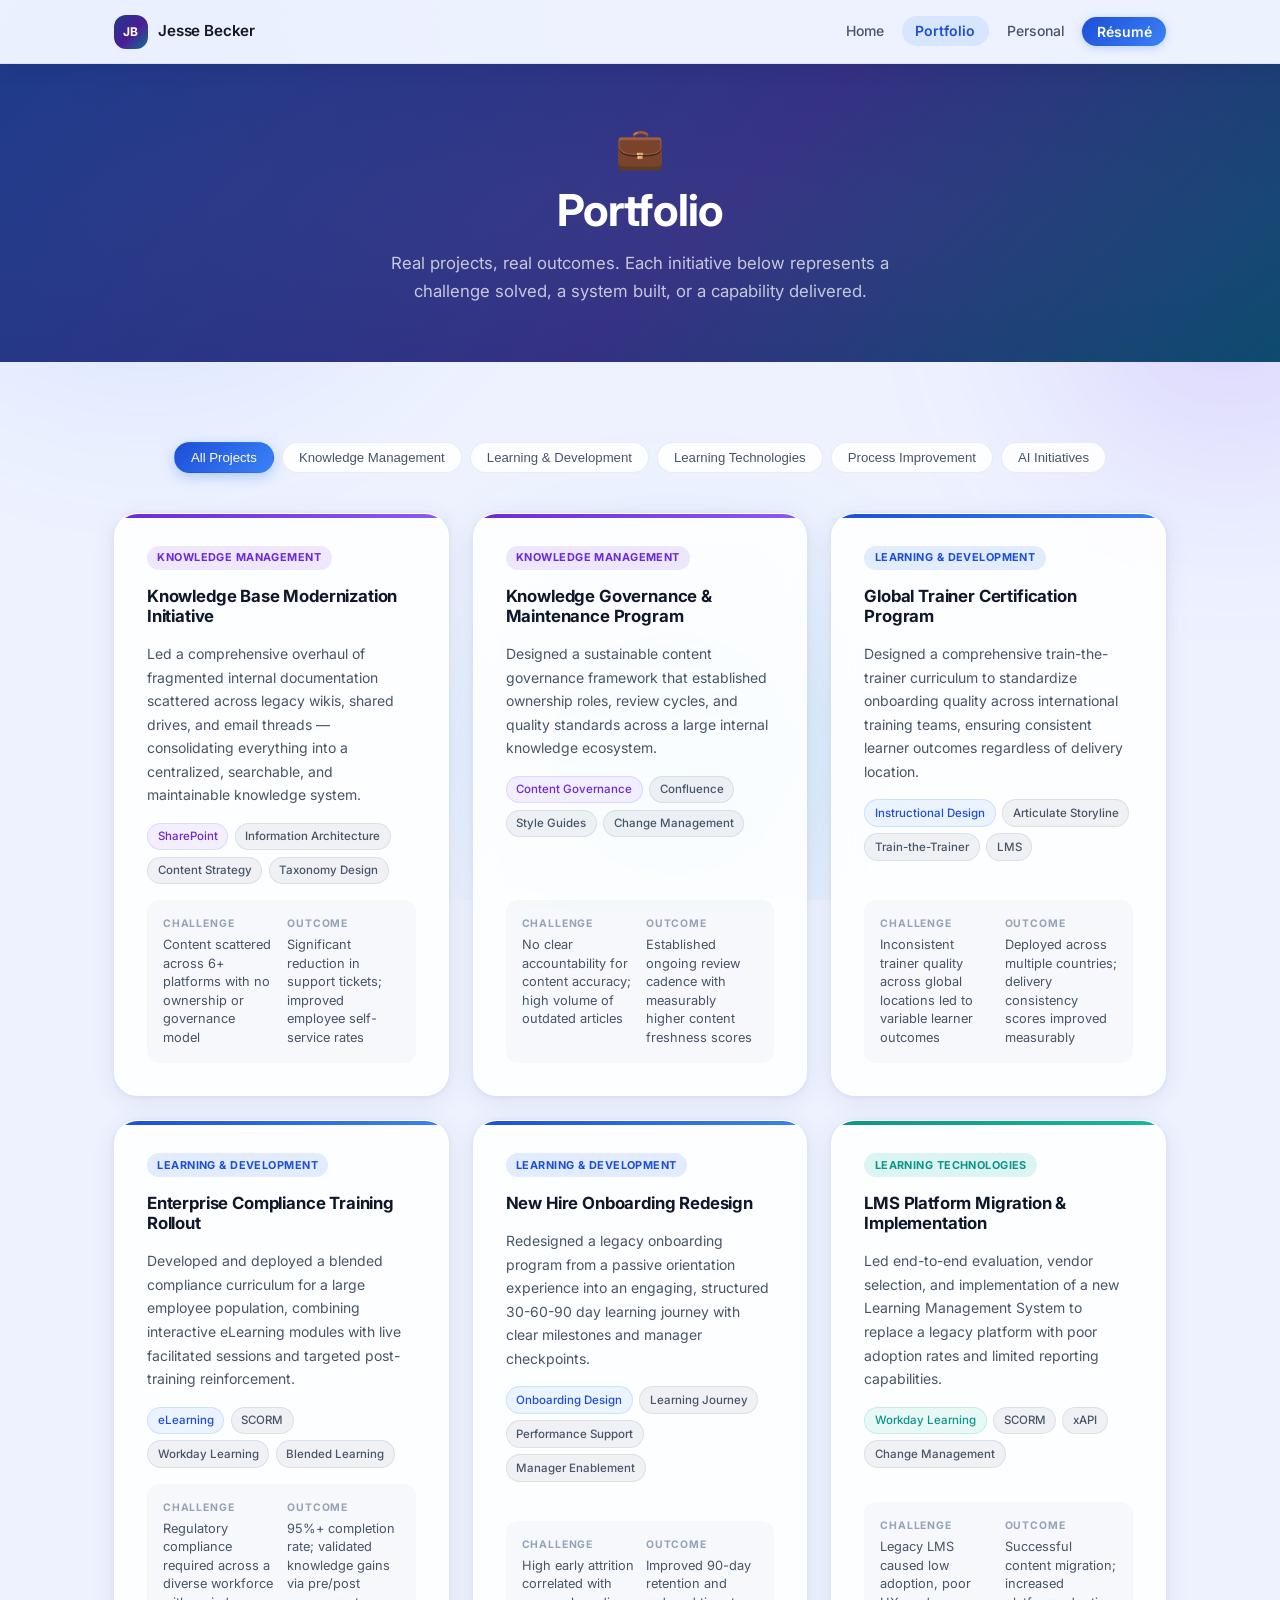
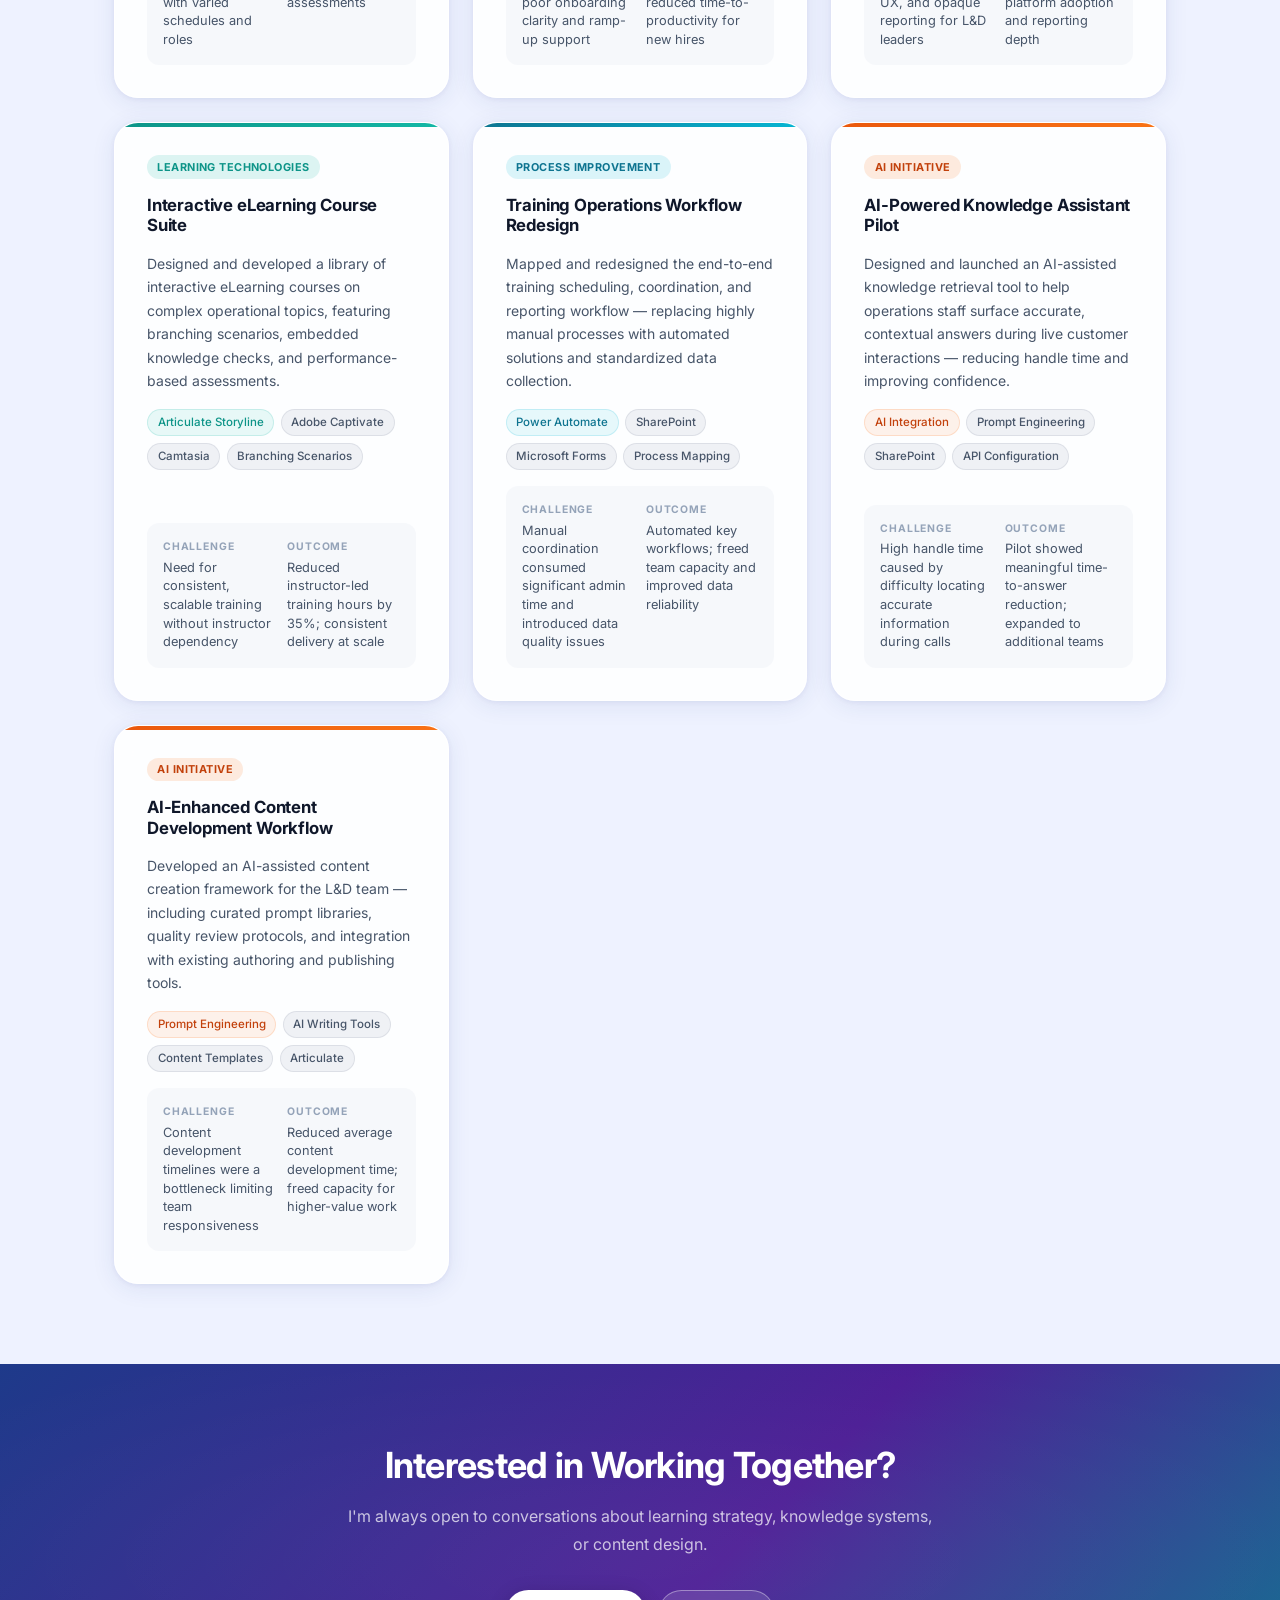
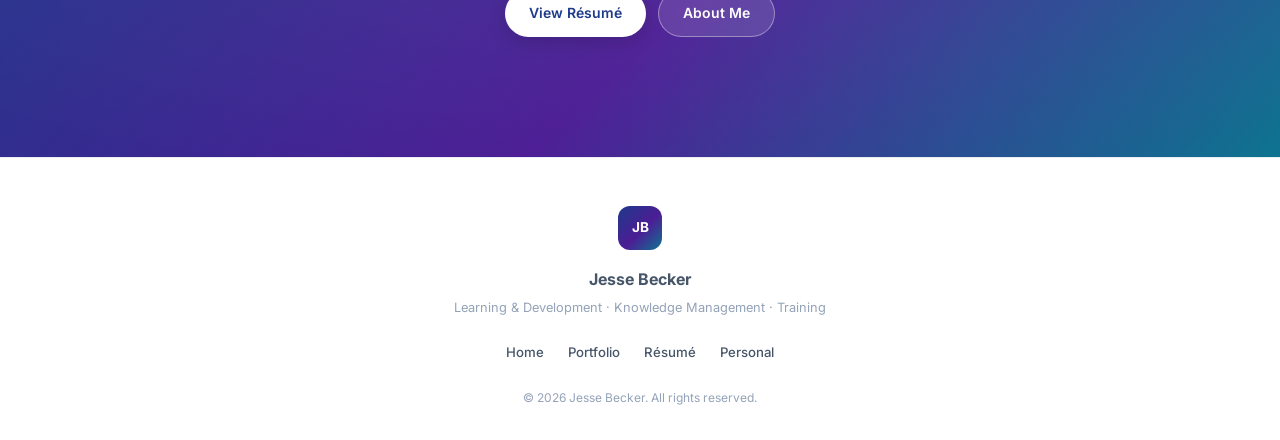
==== commit f8e3fd4b: "Removed wave" ====
--- a/ portfolio.html
+++ b/ portfolio.html
@@ -44,12 +44,6 @@
       <h1>Portfolio</h1>
       <p>Real projects, real outcomes. Each initiative below represents a challenge solved, a system built, or a capability delivered.</p>
     </div>
-    <!-- Wave divider -->
-    <div class="page-wave" aria-hidden="true">
-      <svg viewBox="0 0 1440 48" xmlns="http://www.w3.org/2000/svg" preserveAspectRatio="none">
-        <path d="M0,24 C360,48 1080,0 1440,24 L1440,48 L0,48 Z" fill="#EEF2FF"/>
-      </svg>
-    </div>
   </header>
 
   <main>
--- a/style.css
+++ b/style.css
@@ -254,8 +254,7 @@
   justify-content: center;
   text-align: center;
   padding: 5rem 1.5rem 6rem;
-  /* clip-path removed — wave SVG handles the transition */
-  overflow: hidden;
+    overflow: hidden;
 }
 
 .hero::before {
@@ -268,31 +267,13 @@
 
 .hero-inner { position: relative; z-index: 1; max-width: 720px; margin: 0 auto; }
 
-/* ── Hero Wave Divider ──────────────────────────────────── */
-
-.hero-wave {
-  position: absolute;
-  bottom: -1px;
-  left: 0;
-  right: 0;
-  line-height: 0;
-  z-index: 2;
-  pointer-events: none;
-}
-
-.hero-wave svg {
-  display: block;
-  width: 100%;
-  height: 64px;
-}
-
 /* ── Page Banner (inner pages) ──────────────────────────── */
 
 .page-banner {
   position: relative;
   z-index: 1;
   background: var(--grad-banner);
-  padding: 4rem 1.5rem 4.5rem;
+  padding: 4rem 1.5rem 3.5rem;
   text-align: center;
   overflow: hidden;
 }
@@ -320,23 +301,6 @@
   color: rgba(255,255,255,.72);
   max-width: 560px;
   margin: 0 auto;
-}
-
-/* Wave on page banners */
-.page-wave {
-  position: absolute;
-  bottom: -1px;
-  left: 0;
-  right: 0;
-  line-height: 0;
-  z-index: 2;
-  pointer-events: none;
-}
-
-.page-wave svg {
-  display: block;
-  width: 100%;
-  height: 48px;
 }
 
 /* ── Buttons ────────────────────────────────────────────── */
@@ -428,19 +392,19 @@
   position: relative;
   z-index: 3;
   padding: 0 1.5rem;
-  margin-top: -2.25rem;
+  margin-top: -1.75rem;
   background: transparent;
 }
 
 .stats-grid {
-  max-width: 860px;
+  max-width: 820px;
   margin: 0 auto;
   display: grid;
   grid-template-columns: repeat(4, 1fr);
   background: var(--surface-solid);
   border-radius: var(--r-xl);
-  box-shadow: var(--shadow-float);
-  border: 1px solid rgba(255,255,255,.9);
+  box-shadow: 0 8px 40px rgba(15,23,42,.22), 0 2px 12px rgba(15,23,42,.12);
+  border: 1px solid rgba(255,255,255,.95);
   overflow: hidden;
 }
 
